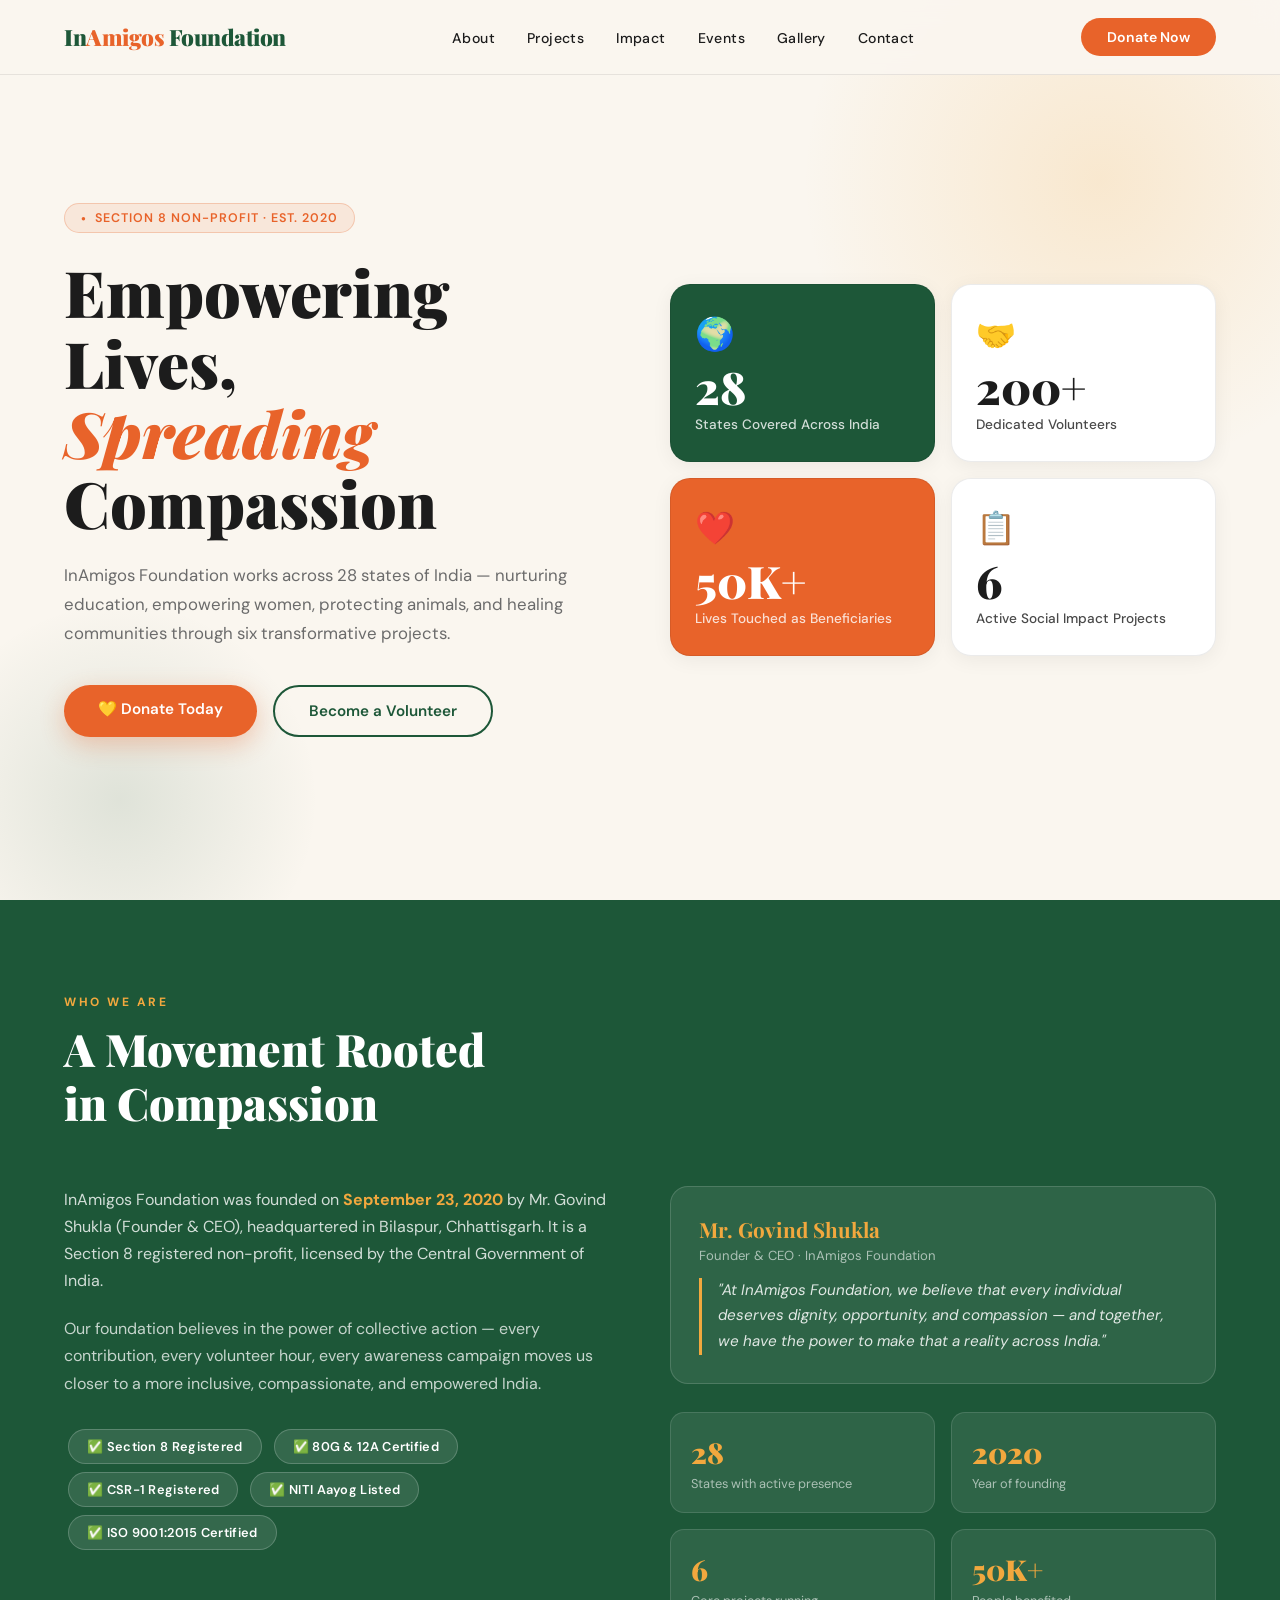
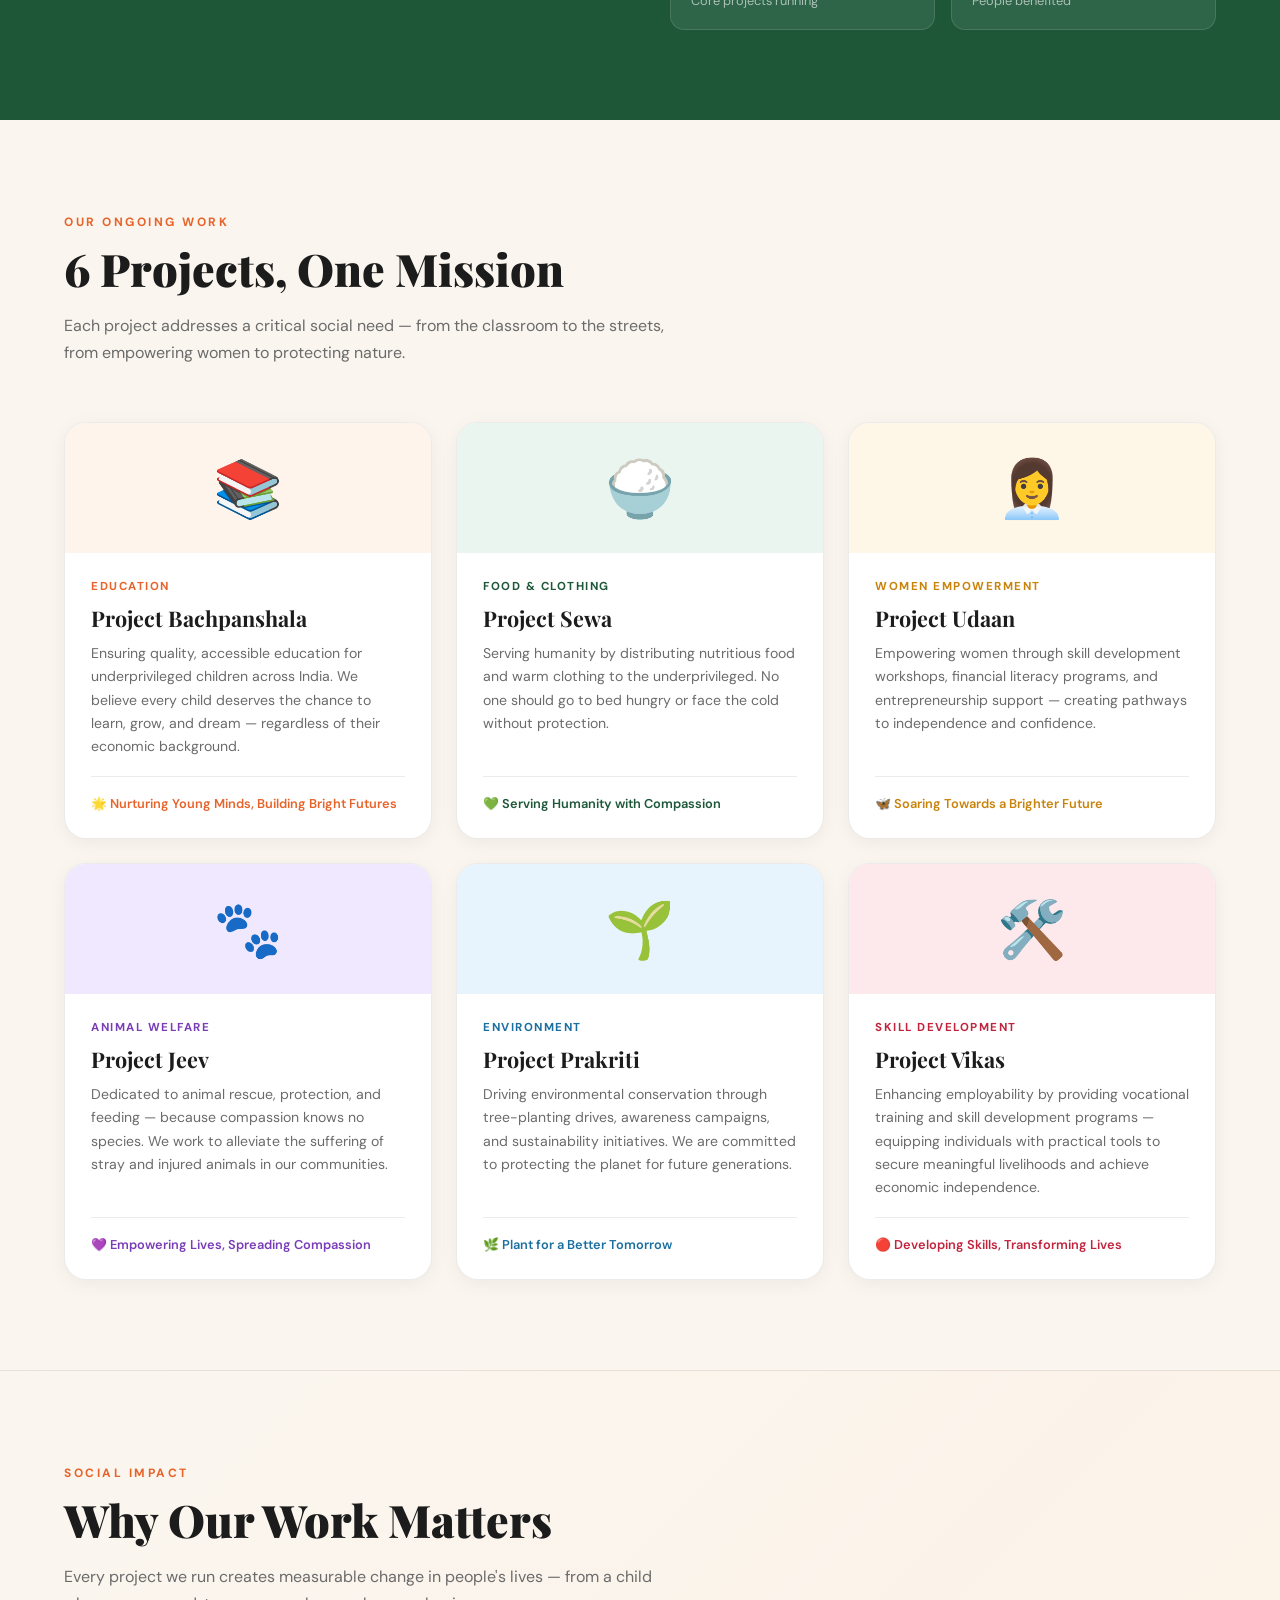
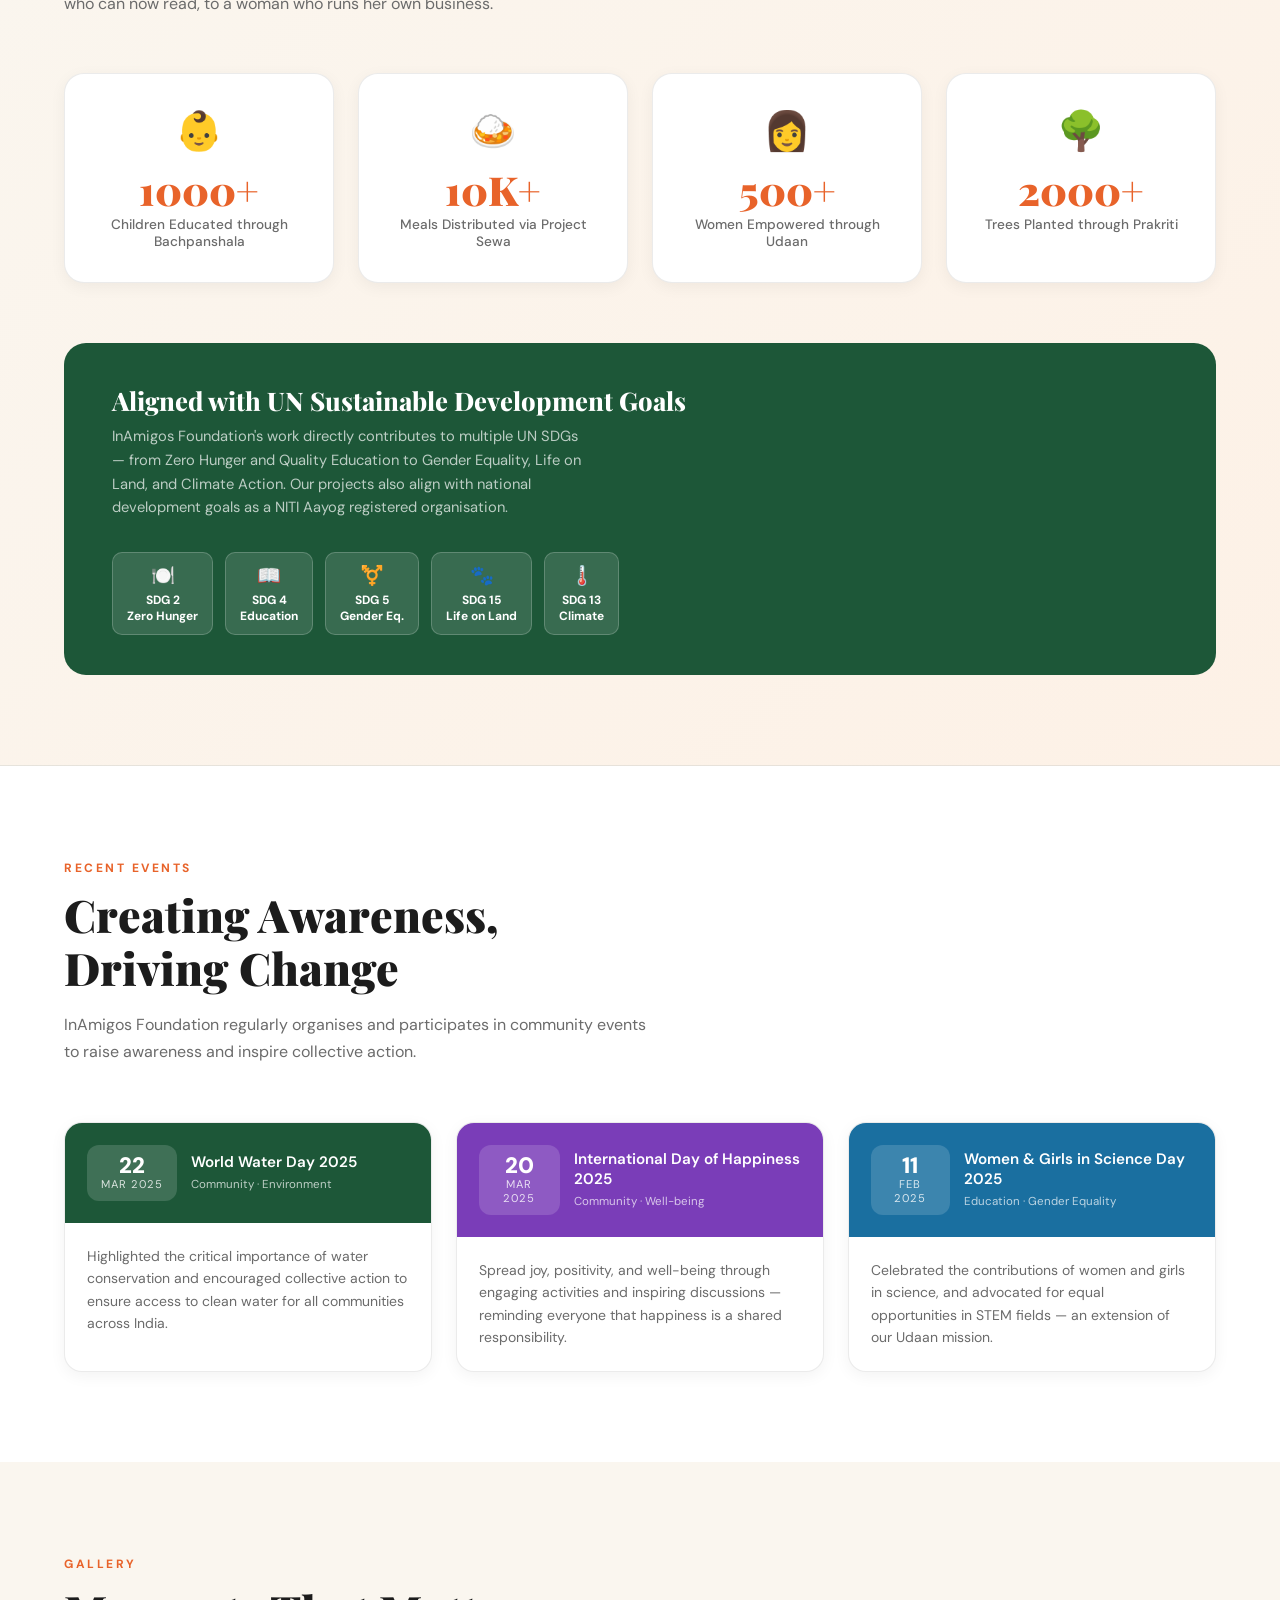
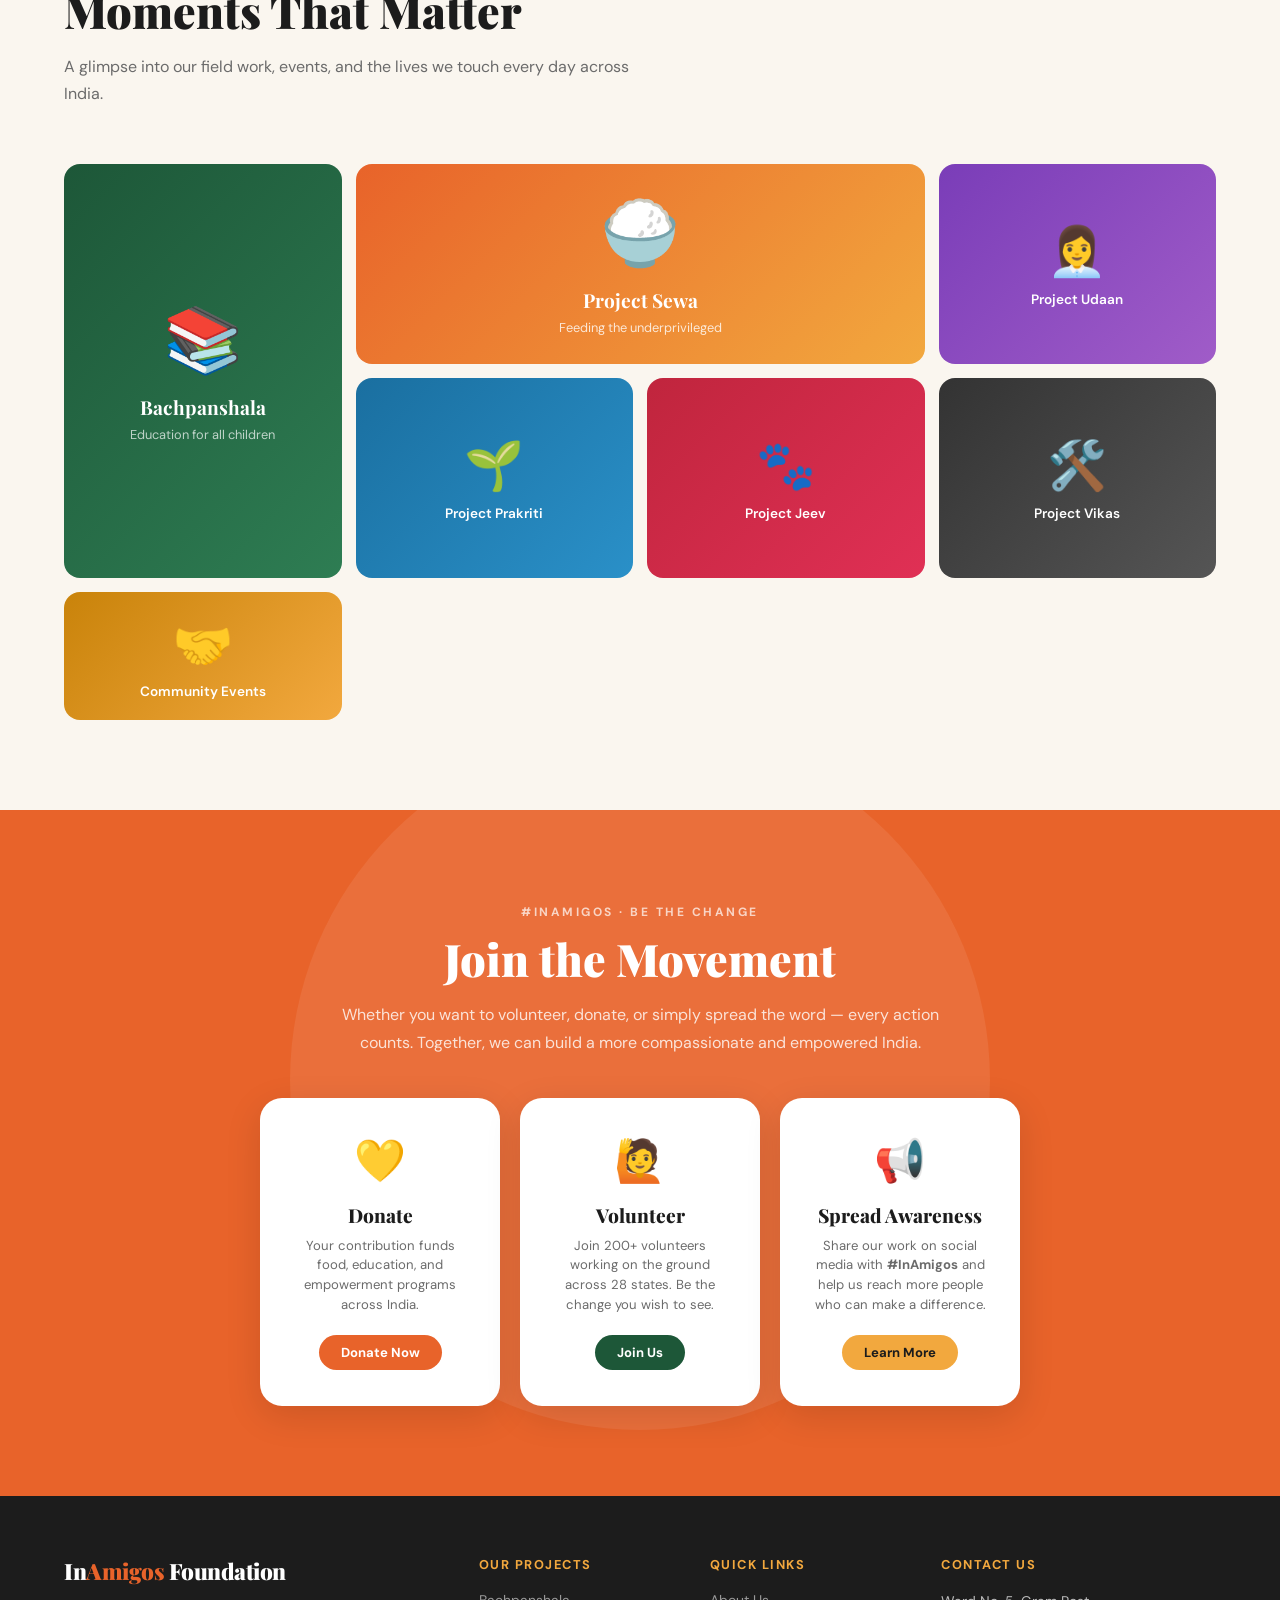
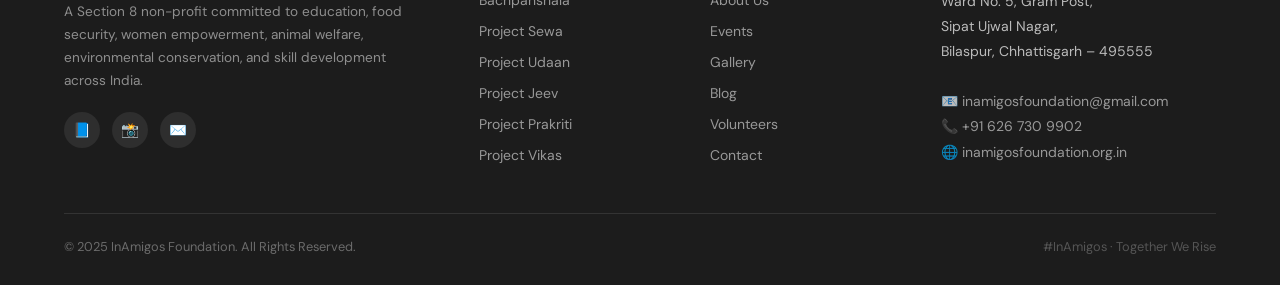
==== index.html @ 83ad227b "Updated project" ====
<!DOCTYPE html>
<html lang="en">
<head>
  <meta charset="UTF-8" />
  <meta name="viewport" content="width=device-width, initial-scale=1.0"/>
  <title>InAmigos Foundation – Empowering Lives, Spreading Compassion</title>
  <link rel="stylesheet" href="style.css">
  <link rel="preconnect" href="https://fonts.googleapis.com">
  <link href="https://fonts.googleapis.com/css2?family=Playfair+Display:wght@700;900&family=DM+Sans:wght@300;400;500;600&display=swap" rel="stylesheet">
  
</head>
<body>

<!-- NAV -->
<nav>
  <a href="#" class="nav-logo">In<span>Amigos</span> Foundation</a>
  <ul class="nav-links">
    <li><a href="#about">About</a></li>
    <li><a href="#projects">Projects</a></li>
    <li><a href="#impact">Impact</a></li>
    <li><a href="#events">Events</a></li>
    <li><a href="#gallery">Gallery</a></li>
    <li><a href="#contact">Contact</a></li>
  </ul>
  <a href="https://rzp.io/l/kWQ87HP" target="_blank" class="nav-cta">Donate Now</a>
</nav>

<!-- HERO -->
<section class="hero" id="home">
  <div class="hero-content">
    <div class="hero-badge">Section 8 Non-Profit · Est. 2020</div>
    <h1>Empowering Lives,<br><em>Spreading</em><br>Compassion</h1>
    <p>InAmigos Foundation works across 28 states of India — nurturing education, empowering women, protecting animals, and healing communities through six transformative projects.</p>
    <div class="hero-btns">
      <a href="https://rzp.io/l/kWQ87HP" target="_blank" class="btn-primary">💛 Donate Today</a>
      <a href="https://forms.gle/AB4c1hLaDDmtrKGU7" target="_blank" class="btn-outline">Become a Volunteer</a>
    </div>
  </div>
  <div class="hero-visual">
    <div class="hero-card-grid">
      <div class="stat-card accent-green">
        <div class="stat-icon">🌍</div>
        <div class="stat-num">28</div>
        <div class="stat-label">States Covered Across India</div>
      </div>
      <div class="stat-card">
        <div class="stat-icon">🤝</div>
        <div class="stat-num">200+</div>
        <div class="stat-label">Dedicated Volunteers</div>
      </div>
      <div class="stat-card accent-saffron">
        <div class="stat-icon">❤️</div>
        <div class="stat-num">50K+</div>
        <div class="stat-label">Lives Touched as Beneficiaries</div>
      </div>
      <div class="stat-card">
        <div class="stat-icon">📋</div>
        <div class="stat-num">6</div>
        <div class="stat-label">Active Social Impact Projects</div>
      </div>
    </div>
  </div>
</section>

<!-- ABOUT -->
<section class="about fade-in" id="about">
  <div class="section-header">
    <div class="section-label">Who We Are</div>
    <h2 class="section-title">A Movement Rooted<br>in Compassion</h2>
  </div>
  <div class="about-grid">
    <div class="about-left">
      <p class="section-sub" style="color:rgba(255,255,255,0.8)">
        InAmigos Foundation was founded on <strong style="color:var(--gold)">September 23, 2020</strong> by Mr. Govind Shukla (Founder & CEO), headquartered in Bilaspur, Chhattisgarh. It is a Section 8 registered non-profit, licensed by the Central Government of India.
      </p>
      <br/>
      <p class="section-sub" style="color:rgba(255,255,255,0.75)">
        Our foundation believes in the power of collective action — every contribution, every volunteer hour, every awareness campaign moves us closer to a more inclusive, compassionate, and empowered India.
      </p>
      <div class="cert-chips" style="margin-top:28px">
        <span class="cert-chip">✅ Section 8 Registered</span>
        <span class="cert-chip">✅ 80G & 12A Certified</span>
        <span class="cert-chip">✅ CSR-1 Registered</span>
        <span class="cert-chip">✅ NITI Aayog Listed</span>
        <span class="cert-chip">✅ ISO 9001:2015 Certified</span>
      </div>
    </div>
    <div class="about-right">
      <div class="founder-box">
        <div class="founder-name">Mr. Govind Shukla</div>
        <div class="founder-role">Founder & CEO · InAmigos Foundation</div>
        <p class="founder-quote">"At InAmigos Foundation, we believe that every individual deserves dignity, opportunity, and compassion — and together, we have the power to make that a reality across India."</p>
      </div>
      <div class="reach-bar">
        <div class="reach-item">
          <div class="reach-num">28</div>
          <div class="reach-lbl">States with active presence</div>
        </div>
        <div class="reach-item">
          <div class="reach-num">2020</div>
          <div class="reach-lbl">Year of founding</div>
        </div>
        <div class="reach-item">
          <div class="reach-num">6</div>
          <div class="reach-lbl">Core projects running</div>
        </div>
        <div class="reach-item">
          <div class="reach-num">50K+</div>
          <div class="reach-lbl">People benefited</div>
        </div>
      </div>
    </div>
  </div>
</section>

<!-- PROJECTS -->
<section class="projects fade-in" id="projects">
  <div class="section-header">
    <div class="section-label">Our Ongoing Work</div>
    <h2 class="section-title">6 Projects, One Mission</h2>
    <p class="section-sub">Each project addresses a critical social need — from the classroom to the streets, from empowering women to protecting nature.</p>
  </div>
  <div class="projects-grid">

    <div class="project-card p1 fade-in">
      <div class="project-icon-wrap">📚</div>
      <div class="project-body">
        <div class="project-tag">Education</div>
        <div class="project-name">Project Bachpanshala</div>
        <p class="project-desc">Ensuring quality, accessible education for underprivileged children across India. We believe every child deserves the chance to learn, grow, and dream — regardless of their economic background.</p>
        <div class="project-impact">🌟 Nurturing Young Minds, Building Bright Futures</div>
      </div>
    </div>

    <div class="project-card p2 fade-in">
      <div class="project-icon-wrap">🍚</div>
      <div class="project-body">
        <div class="project-tag">Food & Clothing</div>
        <div class="project-name">Project Sewa</div>
        <p class="project-desc">Serving humanity by distributing nutritious food and warm clothing to the underprivileged. No one should go to bed hungry or face the cold without protection.</p>
        <div class="project-impact">💚 Serving Humanity with Compassion</div>
      </div>
    </div>

    <div class="project-card p3 fade-in">
      <div class="project-icon-wrap">👩‍💼</div>
      <div class="project-body">
        <div class="project-tag">Women Empowerment</div>
        <div class="project-name">Project Udaan</div>
        <p class="project-desc">Empowering women through skill development workshops, financial literacy programs, and entrepreneurship support — creating pathways to independence and confidence.</p>
        <div class="project-impact">🦋 Soaring Towards a Brighter Future</div>
      </div>
    </div>

    <div class="project-card p4 fade-in">
      <div class="project-icon-wrap">🐾</div>
      <div class="project-body">
        <div class="project-tag">Animal Welfare</div>
        <div class="project-name">Project Jeev</div>
        <p class="project-desc">Dedicated to animal rescue, protection, and feeding — because compassion knows no species. We work to alleviate the suffering of stray and injured animals in our communities.</p>
        <div class="project-impact">💜 Empowering Lives, Spreading Compassion</div>
      </div>
    </div>

    <div class="project-card p5 fade-in">
      <div class="project-icon-wrap">🌱</div>
      <div class="project-body">
        <div class="project-tag">Environment</div>
        <div class="project-name">Project Prakriti</div>
        <p class="project-desc">Driving environmental conservation through tree-planting drives, awareness campaigns, and sustainability initiatives. We are committed to protecting the planet for future generations.</p>
        <div class="project-impact">🌿 Plant for a Better Tomorrow</div>
      </div>
    </div>

    <div class="project-card p6 fade-in">
      <div class="project-icon-wrap">🛠️</div>
      <div class="project-body">
        <div class="project-tag">Skill Development</div>
        <div class="project-name">Project Vikas</div>
        <p class="project-desc">Enhancing employability by providing vocational training and skill development programs — equipping individuals with practical tools to secure meaningful livelihoods and achieve economic independence.</p>
        <div class="project-impact">🔴 Developing Skills, Transforming Lives</div>
      </div>
    </div>

  </div>
</section>

<!-- IMPACT -->
<section class="impact-section fade-in" id="impact">
  <div class="section-header">
    <div class="section-label">Social Impact</div>
    <h2 class="section-title">Why Our Work Matters</h2>
    <p class="section-sub">Every project we run creates measurable change in people's lives — from a child who can now read, to a woman who runs her own business.</p>
  </div>
  <div class="impact-grid">
    <div class="impact-card">
      <div class="impact-emoji">👶</div>
      <div class="impact-num">1000+</div>
      <div class="impact-lbl">Children Educated through Bachpanshala</div>
    </div>
    <div class="impact-card">
      <div class="impact-emoji">🍛</div>
      <div class="impact-num">10K+</div>
      <div class="impact-lbl">Meals Distributed via Project Sewa</div>
    </div>
    <div class="impact-card">
      <div class="impact-emoji">👩</div>
      <div class="impact-num">500+</div>
      <div class="impact-lbl">Women Empowered through Udaan</div>
    </div>
    <div class="impact-card">
      <div class="impact-emoji">🌳</div>
      <div class="impact-num">2000+</div>
      <div class="impact-lbl">Trees Planted through Prakriti</div>
    </div>
  </div>
  <div class="sdg-strip">
    <div class="sdg-text">
      <h3>Aligned with UN Sustainable Development Goals</h3>
      <p>InAmigos Foundation's work directly contributes to multiple UN SDGs — from Zero Hunger and Quality Education to Gender Equality, Life on Land, and Climate Action. Our projects also align with national development goals as a NITI Aayog registered organisation.</p>
    </div>
    <div class="sdg-icons">
      <div class="sdg-badge"><span>🍽️</span>SDG 2<br>Zero Hunger</div>
      <div class="sdg-badge"><span>📖</span>SDG 4<br>Education</div>
      <div class="sdg-badge"><span>⚧️</span>SDG 5<br>Gender Eq.</div>
      <div class="sdg-badge"><span>🐾</span>SDG 15<br>Life on Land</div>
      <div class="sdg-badge"><span>🌡️</span>SDG 13<br>Climate</div>
    </div>
  </div>
</section>

<!-- EVENTS -->
<section class="events-section fade-in" id="events">
  <div class="section-header">
    <div class="section-label">Recent Events</div>
    <h2 class="section-title">Creating Awareness,<br>Driving Change</h2>
    <p class="section-sub">InAmigos Foundation regularly organises and participates in community events to raise awareness and inspire collective action.</p>
  </div>
  <div class="events-grid">
    <div class="event-card fade-in">
      <div class="event-header">
        <div class="event-date-box"><div class="event-day">22</div><div class="event-month">Mar 2025</div></div>
        <div><div class="event-title">World Water Day 2025</div><div class="event-cat">Community · Environment</div></div>
      </div>
      <div class="event-body">
        <p>Highlighted the critical importance of water conservation and encouraged collective action to ensure access to clean water for all communities across India.</p>
      </div>
    </div>
    <div class="event-card fade-in">
      <div class="event-header" style="background:#7A3DB8">
        <div class="event-date-box"><div class="event-day">20</div><div class="event-month">Mar 2025</div></div>
        <div><div class="event-title">International Day of Happiness 2025</div><div class="event-cat">Community · Well-being</div></div>
      </div>
      <div class="event-body">
        <p>Spread joy, positivity, and well-being through engaging activities and inspiring discussions — reminding everyone that happiness is a shared responsibility.</p>
      </div>
    </div>
    <div class="event-card fade-in">
      <div class="event-header" style="background:#1A6FA0">
        <div class="event-date-box"><div class="event-day">11</div><div class="event-month">Feb 2025</div></div>
        <div><div class="event-title">Women & Girls in Science Day 2025</div><div class="event-cat">Education · Gender Equality</div></div>
      </div>
      <div class="event-body">
        <p>Celebrated the contributions of women and girls in science, and advocated for equal opportunities in STEM fields — an extension of our Udaan mission.</p>
      </div>
    </div>
  </div>
</section>

<!-- GALLERY -->
<section class="gallery-section fade-in" id="gallery">
  <div class="section-header">
    <div class="section-label">Gallery</div>
    <h2 class="section-title">Moments That Matter</h2>
    <p class="section-sub">A glimpse into our field work, events, and the lives we touch every day across India.</p>
  </div>
  <div class="gallery-grid">
    <div class="gallery-item tall" style="background:linear-gradient(135deg,#1D5738,#2E7D53)">
      <div style="text-align:center;color:#fff;padding:20px">
        <div style="font-size:4rem;margin-bottom:12px">📚</div>
        <div style="font-family:'Playfair Display',serif;font-size:1.2rem;font-weight:700">Bachpanshala</div>
        <div style="font-size:0.8rem;opacity:0.7;margin-top:6px">Education for all children</div>
      </div>
    </div>
    <div class="gallery-item wide" style="background:linear-gradient(135deg,#E8632A,#F2A83E)">
      <div style="text-align:center;color:#fff;padding:20px">
        <div style="font-size:4rem;margin-bottom:12px">🍚</div>
        <div style="font-family:'Playfair Display',serif;font-size:1.2rem;font-weight:700">Project Sewa</div>
        <div style="font-size:0.8rem;opacity:0.8;margin-top:6px">Feeding the underprivileged</div>
      </div>
    </div>
    <div class="gallery-item" style="background:linear-gradient(135deg,#7A3DB8,#A05CC8)">
      <div style="text-align:center;color:#fff;padding:20px">
        <div style="font-size:3rem">👩‍💼</div>
        <div style="font-size:0.85rem;font-weight:600;margin-top:8px">Project Udaan</div>
      </div>
    </div>
    <div class="gallery-item" style="background:linear-gradient(135deg,#1A6FA0,#2A90C8)">
      <div style="text-align:center;color:#fff;padding:20px">
        <div style="font-size:3rem">🌱</div>
        <div style="font-size:0.85rem;font-weight:600;margin-top:8px">Project Prakriti</div>
      </div>
    </div>
    <div class="gallery-item" style="background:linear-gradient(135deg,#C0253D,#E03055)">
      <div style="text-align:center;color:#fff;padding:20px">
        <div style="font-size:3rem">🐾</div>
        <div style="font-size:0.85rem;font-weight:600;margin-top:8px">Project Jeev</div>
      </div>
    </div>
    <div class="gallery-item" style="background:linear-gradient(135deg,#333,#555)">
      <div style="text-align:center;color:#fff;padding:20px">
        <div style="font-size:3rem">🛠️</div>
        <div style="font-size:0.85rem;font-weight:600;margin-top:8px">Project Vikas</div>
      </div>
    </div>
    <div class="gallery-item" style="background:linear-gradient(135deg,#C9830A,#F2A83E)">
      <div style="text-align:center;color:#fff;padding:20px">
        <div style="font-size:3rem">🤝</div>
        <div style="font-size:0.85rem;font-weight:600;margin-top:8px">Community Events</div>
      </div>
    </div>
  </div>
</section>

<!-- CTA -->
<section class="cta-section fade-in">
  <div class="section-label">#InAmigos · Be the Change</div>
  <h2 class="section-title" style="margin-bottom:16px">Join the Movement</h2>
  <p class="section-sub">Whether you want to volunteer, donate, or simply spread the word — every action counts. Together, we can build a more compassionate and empowered India.</p>
  <div class="cta-cards">
    <a href="https://rzp.io/l/kWQ87HP" target="_blank" class="cta-card">
      <div class="cta-card-icon">💛</div>
      <div class="cta-card-title">Donate</div>
      <p class="cta-card-desc">Your contribution funds food, education, and empowerment programs across India.</p>
      <span class="cta-card-btn btn-saffron">Donate Now</span>
    </a>
    <a href="https://forms.gle/AB4c1hLaDDmtrKGU7" target="_blank" class="cta-card">
      <div class="cta-card-icon">🙋</div>
      <div class="cta-card-title">Volunteer</div>
      <p class="cta-card-desc">Join 200+ volunteers working on the ground across 28 states. Be the change you wish to see.</p>
      <span class="cta-card-btn btn-green">Join Us</span>
    </a>
    <a href="https://inamigosfoundation.org.in" target="_blank" class="cta-card">
      <div class="cta-card-icon">📢</div>
      <div class="cta-card-title">Spread Awareness</div>
      <p class="cta-card-desc">Share our work on social media with <strong>#InAmigos</strong> and help us reach more people who can make a difference.</p>
      <span class="cta-card-btn btn-gold">Learn More</span>
    </a>
  </div>
</section>

<!-- FOOTER -->
<footer id="contact">
  <div class="footer-grid">
    <div class="footer-brand">
      <a href="#" class="nav-logo" style="font-family:'Playfair Display',serif;font-size:1.4rem;font-weight:900;color:#fff;text-decoration:none">In<span style="color:#E8632A">Amigos</span> Foundation</a>
      <p>A Section 8 non-profit committed to education, food security, women empowerment, animal welfare, environmental conservation, and skill development across India.</p>
      <div class="social-links" style="margin-top:20px">
        <a href="https://www.facebook.com/inamigos.inamigos" target="_blank" class="social-link">📘</a>
        <a href="https://www.instagram.com/inamigos/" target="_blank" class="social-link">📸</a>
        <a href="mailto:inamigosfoundation@gmail.com" class="social-link">✉️</a>
      </div>
    </div>
    <div class="footer-col">
      <h4>Our Projects</h4>
      <ul>
        <li><a href="#">Bachpanshala</a></li>
        <li><a href="#">Project Sewa</a></li>
        <li><a href="#">Project Udaan</a></li>
        <li><a href="#">Project Jeev</a></li>
        <li><a href="#">Project Prakriti</a></li>
        <li><a href="#">Project Vikas</a></li>
      </ul>
    </div>
    <div class="footer-col">
      <h4>Quick Links</h4>
      <ul>
        <li><a href="https://inamigosfoundation.org.in/page/About-Us" target="_blank">About Us</a></li>
        <li><a href="https://inamigosfoundation.org.in/events" target="_blank">Events</a></li>
        <li><a href="https://inamigosfoundation.org.in/gallery" target="_blank">Gallery</a></li>
        <li><a href="https://inamigosfoundation.org.in/blog" target="_blank">Blog</a></li>
        <li><a href="https://inamigosfoundation.org.in/volunteers" target="_blank">Volunteers</a></li>
        <li><a href="https://inamigosfoundation.org.in/contact" target="_blank">Contact</a></li>
      </ul>
    </div>
    <div class="footer-col footer-contact">
      <h4>Contact Us</h4>
      <p>
        Ward No. 5, Gram Post,<br>
        Sipat Ujwal Nagar,<br>
        Bilaspur, Chhattisgarh – 495555<br><br>
        📧 <a href="mailto:inamigosfoundation@gmail.com">inamigosfoundation@gmail.com</a><br>
        📞 <a href="tel:+916267309902">+91 626 730 9902</a><br>
        🌐 <a href="https://inamigosfoundation.org.in" target="_blank">inamigosfoundation.org.in</a>
      </p>
    </div>
  </div>
  <div class="footer-bottom">
    <span>© 2025 InAmigos Foundation. All Rights Reserved.</span>
    <span style="color:rgba(255,255,255,0.25)">#InAmigos · Together We Rise</span>
  </div>
</footer>

<script src="script.js"></script>

</body>
</html>
---- style.css ----
*, *::before, *::after { box-sizing: border-box; margin: 0; padding: 0; }

    :root {
      --saffron:   #E8632A;
      --deep-green:#1D5738;
      --gold:      #F2A83E;
      --cream:     #FAF6EF;
      --charcoal:  #1C1C1C;
      --muted:     #6B6B6B;
      --white:     #FFFFFF;
      --card-bg:   #FFFFFF;
      --border:    rgba(0,0,0,0.08);
    }

    html { scroll-behavior: smooth; }

    body {
      font-family: 'DM Sans', sans-serif;
      background: var(--cream);
      color: var(--charcoal);
      overflow-x: hidden;
    }

    /* ── NAV ── */
    nav {
      position: fixed; top: 0; left: 0; right: 0; z-index: 100;
      display: flex; align-items: center; justify-content: space-between;
      padding: 18px 5%;
      background: rgba(250,246,239,0.92);
      backdrop-filter: blur(12px);
      border-bottom: 1px solid var(--border);
    }
    .nav-logo {
      font-family: 'Playfair Display', serif;
      font-size: 1.4rem;
      font-weight: 900;
      color: var(--deep-green);
      text-decoration: none;
      letter-spacing: -0.5px;
    }
    .nav-logo span { color: var(--saffron); }
    .nav-links { display: flex; gap: 32px; list-style: none; }
    .nav-links a {
      font-size: 0.88rem; font-weight: 500;
      color: var(--charcoal); text-decoration: none;
      letter-spacing: 0.4px;
      transition: color .2s;
    }
    .nav-links a:hover { color: var(--saffron); }
    .nav-cta {
      background: var(--saffron); color: var(--white);
      border: none; border-radius: 50px;
      padding: 10px 26px; font-size: 0.88rem; font-weight: 600;
      cursor: pointer; text-decoration: none;
      transition: background .2s, transform .15s;
    }
    .nav-cta:hover { background: #c94f18; transform: translateY(-1px); }

    /* ── HERO ── */
    .hero {
      min-height: 100vh;
      display: grid; grid-template-columns: 1fr 1fr;
      align-items: center;
      padding: 120px 5% 80px;
      gap: 60px;
      background: var(--cream);
      position: relative;
      overflow: hidden;
    }
    .hero::before {
      content: '';
      position: absolute; top: -120px; right: -120px;
      width: 600px; height: 600px; border-radius: 50%;
      background: radial-gradient(circle, rgba(242,168,62,0.18) 0%, transparent 70%);
      pointer-events: none;
    }
    .hero::after {
      content: '';
      position: absolute; bottom: -100px; left: -80px;
      width: 400px; height: 400px; border-radius: 50%;
      background: radial-gradient(circle, rgba(29,87,56,0.12) 0%, transparent 70%);
      pointer-events: none;
    }
    .hero-content { position: relative; z-index: 2; animation: fadeUp .9s ease both; }
    .hero-badge {
      display: inline-flex; align-items: center; gap: 8px;
      background: rgba(232,99,42,0.1); color: var(--saffron);
      border: 1px solid rgba(232,99,42,0.25);
      border-radius: 50px; padding: 6px 16px;
      font-size: 0.78rem; font-weight: 600; letter-spacing: 1px;
      text-transform: uppercase; margin-bottom: 24px;
    }
    .hero-badge::before { content: '●'; font-size: 0.5rem; }
    .hero h1 {
      font-family: 'Playfair Display', serif;
      font-size: clamp(2.6rem, 5vw, 4.2rem);
      font-weight: 900; line-height: 1.1;
      color: var(--charcoal); margin-bottom: 22px;
    }
    .hero h1 em { font-style: italic; color: var(--saffron); }
    .hero p {
      font-size: 1.05rem; line-height: 1.75;
      color: var(--muted); max-width: 520px; margin-bottom: 36px;
    }
    .hero-btns { display: flex; gap: 16px; flex-wrap: wrap; }
    .btn-primary {
      background: var(--saffron); color: var(--white);
      border: none; border-radius: 50px;
      padding: 14px 34px; font-size: 0.95rem; font-weight: 600;
      cursor: pointer; text-decoration: none;
      transition: background .2s, transform .15s, box-shadow .2s;
      box-shadow: 0 8px 24px rgba(232,99,42,0.3);
    }
    .btn-primary:hover { background: #c94f18; transform: translateY(-2px); box-shadow: 0 12px 30px rgba(232,99,42,0.4); }
    .btn-outline {
      background: transparent; color: var(--deep-green);
      border: 2px solid var(--deep-green); border-radius: 50px;
      padding: 14px 34px; font-size: 0.95rem; font-weight: 600;
      cursor: pointer; text-decoration: none;
      transition: all .2s;
    }
    .btn-outline:hover { background: var(--deep-green); color: var(--white); }

    .hero-visual {
      position: relative; z-index: 2;
      animation: fadeUp .9s .2s ease both;
    }
    .hero-card-grid {
      display: grid; grid-template-columns: 1fr 1fr;
      grid-template-rows: auto auto;
      gap: 16px;
    }
    .stat-card {
      background: var(--white);
      border-radius: 20px;
      padding: 28px 24px;
      border: 1px solid var(--border);
      box-shadow: 0 4px 20px rgba(0,0,0,0.06);
      transition: transform .3s;
    }
    .stat-card:hover { transform: translateY(-4px); }
    .stat-card.accent-green { background: var(--deep-green); color: var(--white); }
    .stat-card.accent-saffron { background: var(--saffron); color: var(--white); }
    .stat-card.span2 { grid-column: 1 / -1; }
    .stat-num {
      font-family: 'Playfair Display', serif;
      font-size: 2.8rem; font-weight: 900;
      line-height: 1;
    }
    .stat-label { font-size: 0.85rem; font-weight: 500; opacity: 0.8; margin-top: 6px; }
    .stat-icon { font-size: 2rem; margin-bottom: 10px; }
    .founding-tag {
      background: rgba(255,255,255,0.15);
      border-radius: 12px; padding: 14px 18px;
      font-size: 0.82rem; font-weight: 500; line-height: 1.5;
    }

    /* ── SECTION COMMONS ── */
    section { padding: 90px 5%; }
    .section-label {
      display: inline-block;
      font-size: 0.75rem; font-weight: 700; letter-spacing: 2.5px;
      text-transform: uppercase; color: var(--saffron);
      margin-bottom: 12px;
    }
    .section-title {
      font-family: 'Playfair Display', serif;
      font-size: clamp(2rem, 3.5vw, 2.8rem);
      font-weight: 900; line-height: 1.2;
      color: var(--charcoal); margin-bottom: 16px;
    }
    .section-sub {
      font-size: 1rem; color: var(--muted);
      line-height: 1.7; max-width: 600px;
    }
    .section-header { margin-bottom: 56px; }

    /* ── ABOUT ── */
    .about {
      background: var(--deep-green);
      color: var(--white);
    }
    .about .section-label { color: var(--gold); }
    .about .section-title { color: var(--white); }
    .about .section-sub { color: rgba(255,255,255,0.7); }
    .about-grid {
      display: grid; grid-template-columns: 1fr 1fr;
      gap: 60px; align-items: start;
    }
    .about-right { display: flex; flex-direction: column; gap: 20px; }
    .cert-chip {
      display: inline-flex; align-items: center; gap: 8px;
      background: rgba(255,255,255,0.1);
      border: 1px solid rgba(255,255,255,0.2);
      border-radius: 50px; padding: 8px 18px;
      font-size: 0.8rem; font-weight: 600; color: var(--white);
      margin: 4px; letter-spacing: 0.3px;
    }
    .cert-chips { margin-top: 28px; }
    .founder-box {
      background: rgba(255,255,255,0.08);
      border: 1px solid rgba(255,255,255,0.15);
      border-radius: 18px; padding: 28px;
    }
    .founder-name {
      font-family: 'Playfair Display', serif;
      font-size: 1.3rem; font-weight: 700; color: var(--gold);
      margin-bottom: 4px;
    }
    .founder-role { font-size: 0.82rem; color: rgba(255,255,255,0.6); margin-bottom: 14px; }
    .founder-quote {
      font-size: 0.95rem; line-height: 1.7;
      color: rgba(255,255,255,0.85);
      border-left: 3px solid var(--gold); padding-left: 16px;
      font-style: italic;
    }
    .reach-bar {
      display: grid; grid-template-columns: repeat(2,1fr); gap: 16px; margin-top: 8px;
    }
    .reach-item {
      background: rgba(255,255,255,0.08);
      border-radius: 14px; padding: 20px;
      border: 1px solid rgba(255,255,255,0.12);
    }
    .reach-num {
      font-family: 'Playfair Display', serif;
      font-size: 1.8rem; font-weight: 900;
      color: var(--gold);
    }
    .reach-lbl { font-size: 0.8rem; color: rgba(255,255,255,0.6); margin-top: 4px; }

    /* ── PROJECTS ── */
    .projects { background: var(--cream); }
    .projects-grid {
      display: grid;
      grid-template-columns: repeat(3,1fr);
      gap: 24px;
    }
    .project-card {
      background: var(--white);
      border-radius: 22px;
      overflow: hidden;
      border: 1px solid var(--border);
      box-shadow: 0 4px 18px rgba(0,0,0,0.05);
      transition: transform .3s, box-shadow .3s;
      display: flex; flex-direction: column;
    }
    .project-card:hover { transform: translateY(-6px); box-shadow: 0 14px 40px rgba(0,0,0,0.1); }
    .project-icon-wrap {
      height: 130px;
      display: flex; align-items: center; justify-content: center;
      font-size: 3.5rem;
    }
    .project-body { padding: 26px; flex: 1; display: flex; flex-direction: column; }
    .project-tag {
      font-size: 0.72rem; font-weight: 700; letter-spacing: 1.5px;
      text-transform: uppercase; margin-bottom: 10px;
    }
    .project-name {
      font-family: 'Playfair Display', serif;
      font-size: 1.35rem; font-weight: 700;
      color: var(--charcoal); margin-bottom: 10px;
    }
    .project-desc { font-size: 0.88rem; line-height: 1.65; color: var(--muted); flex: 1; }
    .project-impact {
      margin-top: 18px; padding-top: 18px;
      border-top: 1px solid var(--border);
      font-size: 0.8rem; font-weight: 600;
      display: flex; align-items: center; gap: 6px;
    }

    /* project colour themes */
    .p1 .project-icon-wrap { background: #FFF4EB; }
    .p1 .project-tag { color: var(--saffron); }
    .p1 .project-impact { color: var(--saffron); }
    .p2 .project-icon-wrap { background: #EBF5F0; }
    .p2 .project-tag { color: var(--deep-green); }
    .p2 .project-impact { color: var(--deep-green); }
    .p3 .project-icon-wrap { background: #FEF7E8; }
    .p3 .project-tag { color: #C9830A; }
    .p3 .project-impact { color: #C9830A; }
    .p4 .project-icon-wrap { background: #F0E8FE; }
    .p4 .project-tag { color: #7A3DB8; }
    .p4 .project-impact { color: #7A3DB8; }
    .p5 .project-icon-wrap { background: #E8F4FD; }
    .p5 .project-tag { color: #1A6FA0; }
    .p5 .project-impact { color: #1A6FA0; }
    .p6 .project-icon-wrap { background: #FDE8EC; }
    .p6 .project-tag { color: #C0253D; }
    .p6 .project-impact { color: #C0253D; }

    /* ── IMPACT ── */
    .impact-section {
      background: linear-gradient(135deg, #FAF6EF 0%, #FDF1E6 100%);
      border-top: 1px solid var(--border);
      border-bottom: 1px solid var(--border);
    }
    .impact-grid {
      display: grid; grid-template-columns: repeat(4,1fr);
      gap: 24px; margin-bottom: 60px;
    }
    .impact-card {
      background: var(--white);
      border-radius: 20px; padding: 32px 24px;
      text-align: center;
      border: 1px solid var(--border);
      box-shadow: 0 4px 16px rgba(0,0,0,0.05);
      transition: transform .3s;
    }
    .impact-card:hover { transform: translateY(-4px); }
    .impact-emoji { font-size: 2.4rem; margin-bottom: 14px; }
    .impact-num {
      font-family: 'Playfair Display', serif;
      font-size: 2.5rem; font-weight: 900;
      color: var(--saffron); line-height: 1;
    }
    .impact-lbl { font-size: 0.85rem; color: var(--muted); margin-top: 6px; font-weight: 500; }

    .sdg-strip {
      background: var(--deep-green); color: var(--white);
      border-radius: 22px; padding: 40px 48px;
      display: flex; align-items: center; justify-content: space-between;
      gap: 32px; flex-wrap: wrap;
    }
    .sdg-text h3 {
      font-family: 'Playfair Display', serif;
      font-size: 1.6rem; font-weight: 800; margin-bottom: 8px;
    }
    .sdg-text p { font-size: 0.92rem; color: rgba(255,255,255,0.7); max-width: 480px; line-height: 1.6; }
    .sdg-icons { display: flex; gap: 12px; flex-wrap: wrap; }
    .sdg-badge {
      background: rgba(255,255,255,0.12);
      border: 1px solid rgba(255,255,255,0.2);
      border-radius: 10px; padding: 10px 14px;
      font-size: 0.75rem; font-weight: 700;
      text-align: center; min-width: 72px;
    }
    .sdg-badge span { display: block; font-size: 1.2rem; margin-bottom: 4px; }

    /* ── EVENTS ── */
    .events-section { background: var(--white); }
    .events-grid { display: grid; grid-template-columns: repeat(3,1fr); gap: 24px; }
    .event-card {
      border: 1px solid var(--border);
      border-radius: 18px; overflow: hidden;
      background: var(--white);
      box-shadow: 0 4px 16px rgba(0,0,0,0.05);
      transition: transform .3s;
    }
    .event-card:hover { transform: translateY(-4px); }
    .event-header {
      background: var(--deep-green);
      padding: 22px; color: var(--white);
      display: flex; align-items: center; gap: 14px;
    }
    .event-date-box {
      background: rgba(255,255,255,0.15);
      border-radius: 12px; padding: 10px 14px;
      text-align: center; min-width: 54px;
    }
    .event-day { font-size: 1.4rem; font-weight: 900; line-height: 1; }
    .event-month { font-size: 0.7rem; letter-spacing: 1px; text-transform: uppercase; opacity: 0.8; }
    .event-title { font-size: 0.95rem; font-weight: 600; line-height: 1.3; }
    .event-cat { font-size: 0.72rem; opacity: 0.7; margin-top: 4px; }
    .event-body { padding: 22px; }
    .event-body p { font-size: 0.875rem; color: var(--muted); line-height: 1.6; }

    /* ── GALLERY ── */
    .gallery-section { background: var(--cream); }
    .gallery-grid {
      display: grid;
      grid-template-columns: repeat(4,1fr);
      grid-template-rows: 200px 200px;
      gap: 14px;
    }
    .gallery-item {
      border-radius: 16px; overflow: hidden;
      background: var(--deep-green);
      display: flex; align-items: center; justify-content: center;
      font-size: 3rem;
      position: relative;
      transition: transform .3s;
    }
    .gallery-item:hover { transform: scale(1.02); }
    .gallery-item img { width:100%; height:100%; object-fit:cover; }
    .gallery-item.tall { grid-row: 1 / 3; }
    .gallery-item.wide { grid-column: 2 / 4; }
    .gallery-overlay {
      position: absolute; inset: 0;
      background: linear-gradient(to top, rgba(0,0,0,0.5) 0%, transparent 60%);
      opacity: 0; transition: opacity .3s;
      display: flex; align-items: flex-end; padding: 16px;
    }
    .gallery-item:hover .gallery-overlay { opacity: 1; }
    .gallery-caption { color: var(--white); font-size: 0.8rem; font-weight: 600; }

    /* ── CTA ── */
    .cta-section {
      background: var(--saffron);
      text-align: center;
      padding: 90px 5%;
      position: relative;
      overflow: hidden;
    }
    .cta-section::before {
      content: '';
      position: absolute; top: -80px; left: 50%; transform: translateX(-50%);
      width: 700px; height: 700px; border-radius: 50%;
      background: rgba(255,255,255,0.08);
      pointer-events: none;
    }
    .cta-section .section-label { color: rgba(255,255,255,0.7); }
    .cta-section .section-title { color: var(--white); }
    .cta-section .section-sub { color: rgba(255,255,255,0.8); margin: 0 auto 42px; }
    .cta-cards {
      display: flex; justify-content: center; gap: 20px;
      flex-wrap: wrap; position: relative; z-index: 2;
    }
    .cta-card {
      background: var(--white);
      border-radius: 22px; padding: 36px 32px;
      width: 240px; text-align: center;
      box-shadow: 0 10px 36px rgba(0,0,0,0.12);
      transition: transform .3s, box-shadow .3s;
      text-decoration: none;
    }
    .cta-card:hover { transform: translateY(-6px); box-shadow: 0 18px 50px rgba(0,0,0,0.16); }
    .cta-card-icon { font-size: 2.6rem; margin-bottom: 14px; }
    .cta-card-title {
      font-family: 'Playfair Display', serif;
      font-size: 1.2rem; font-weight: 800;
      color: var(--charcoal); margin-bottom: 8px;
    }
    .cta-card-desc { font-size: 0.82rem; color: var(--muted); line-height: 1.5; margin-bottom: 20px; }
    .cta-card-btn {
      display: inline-block;
      border-radius: 50px; padding: 9px 22px;
      font-size: 0.82rem; font-weight: 700;
      transition: all .2s;
    }
    .btn-saffron { background: var(--saffron); color: var(--white); }
    .btn-green { background: var(--deep-green); color: var(--white); }
    .btn-gold { background: var(--gold); color: var(--charcoal); }
    .cta-card-btn:hover { filter: brightness(1.1); transform: scale(1.04); }

    /* ── FOOTER ── */
    footer {
      background: var(--charcoal);
      color: rgba(255,255,255,0.7);
      padding: 60px 5% 30px;
    }
    .footer-grid {
      display: grid; grid-template-columns: 2fr 1fr 1fr 1.5fr;
      gap: 48px; margin-bottom: 48px;
    }
    .footer-brand .nav-logo { color: var(--white); font-size: 1.5rem; }
    .footer-brand p { font-size: 0.85rem; line-height: 1.7; margin-top: 14px; color: rgba(255,255,255,0.5); }
    .footer-col h4 {
      font-size: 0.8rem; font-weight: 700;
      letter-spacing: 1.5px; text-transform: uppercase;
      color: var(--gold); margin-bottom: 16px;
    }
    .footer-col ul { list-style: none; display: flex; flex-direction: column; gap: 10px; }
    .footer-col a { color: rgba(255,255,255,0.55); text-decoration: none; font-size: 0.875rem; transition: color .2s; }
    .footer-col a:hover { color: var(--white); }
    .footer-contact p { font-size: 0.875rem; line-height: 1.8; }
    .footer-contact a { color: rgba(255,255,255,0.55); text-decoration: none; }
    .footer-bottom {
      border-top: 1px solid rgba(255,255,255,0.1);
      padding-top: 24px;
      display: flex; justify-content: space-between; align-items: center;
      font-size: 0.8rem; color: rgba(255,255,255,0.35);
    }
    .social-links { display: flex; gap: 12px; }
    .social-link {
      width: 36px; height: 36px; border-radius: 50%;
      background: rgba(255,255,255,0.08);
      display: flex; align-items: center; justify-content: center;
      text-decoration: none; font-size: 0.9rem;
      transition: background .2s;
    }
    .social-link:hover { background: var(--saffron); }

    /* ── ANIMATIONS ── */
    @keyframes fadeUp {
      from { opacity: 0; transform: translateY(30px); }
      to   { opacity: 1; transform: translateY(0); }
    }
    .fade-in {
      opacity: 0; transform: translateY(24px);
      transition: opacity .7s ease, transform .7s ease;
    }
    .fade-in.visible { opacity: 1; transform: translateY(0); }

    /* ── RESPONSIVE ── */
    @media (max-width: 960px) {
      .hero { grid-template-columns: 1fr; text-align: center; padding-top: 100px; }
      .hero p { margin: 0 auto 36px; }
      .hero-btns { justify-content: center; }
      .about-grid, .footer-grid { grid-template-columns: 1fr; }
      .projects-grid, .impact-grid, .events-grid { grid-template-columns: 1fr 1fr; }
      .gallery-grid { grid-template-columns: 1fr 1fr; grid-template-rows: auto; }
      .gallery-item.tall, .gallery-item.wide { grid-column: auto; grid-row: auto; }
      .nav-links { display: none; }
    }
    @media (max-width: 600px) {
      .projects-grid, .impact-grid, .events-grid { grid-template-columns: 1fr; }
      .gallery-grid { grid-template-columns: 1fr; }
      .sdg-strip { flex-direction: column; }
      .footer-grid { grid-template-columns: 1fr; gap: 32px; }
    }
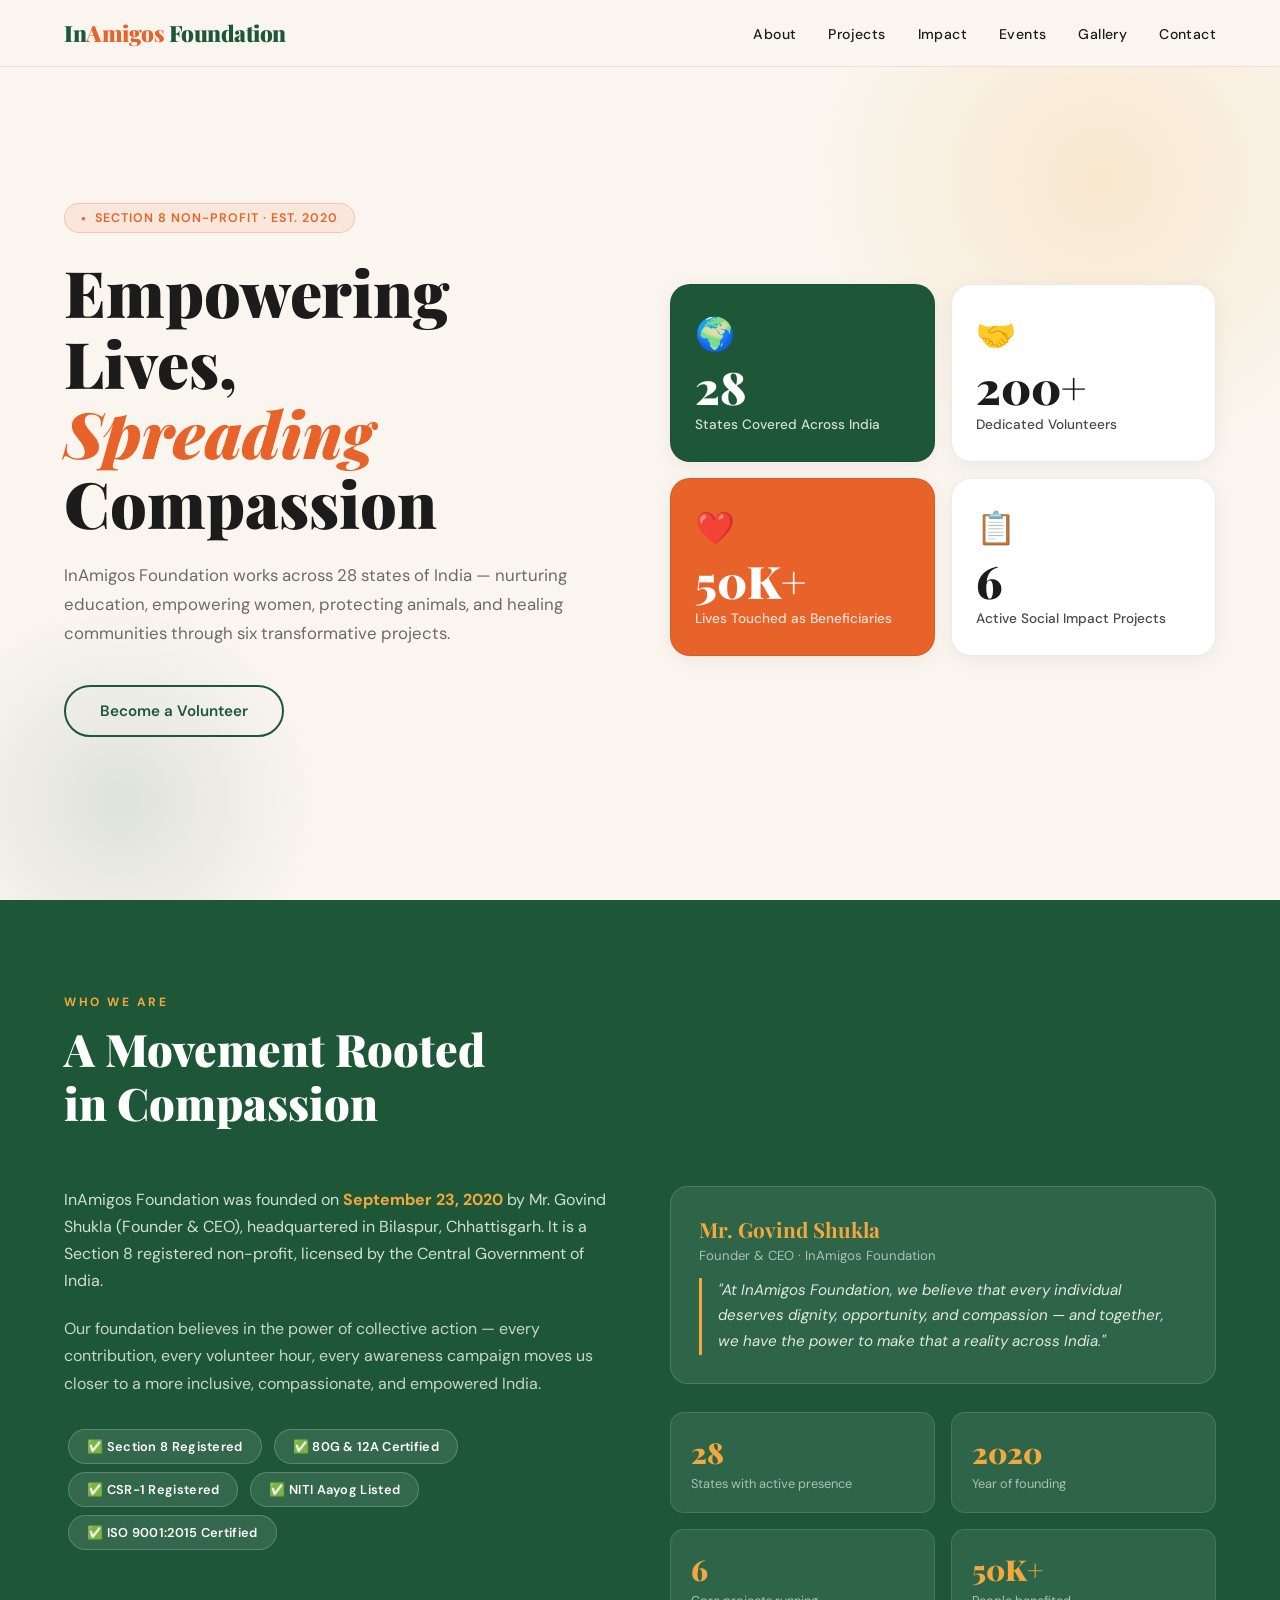
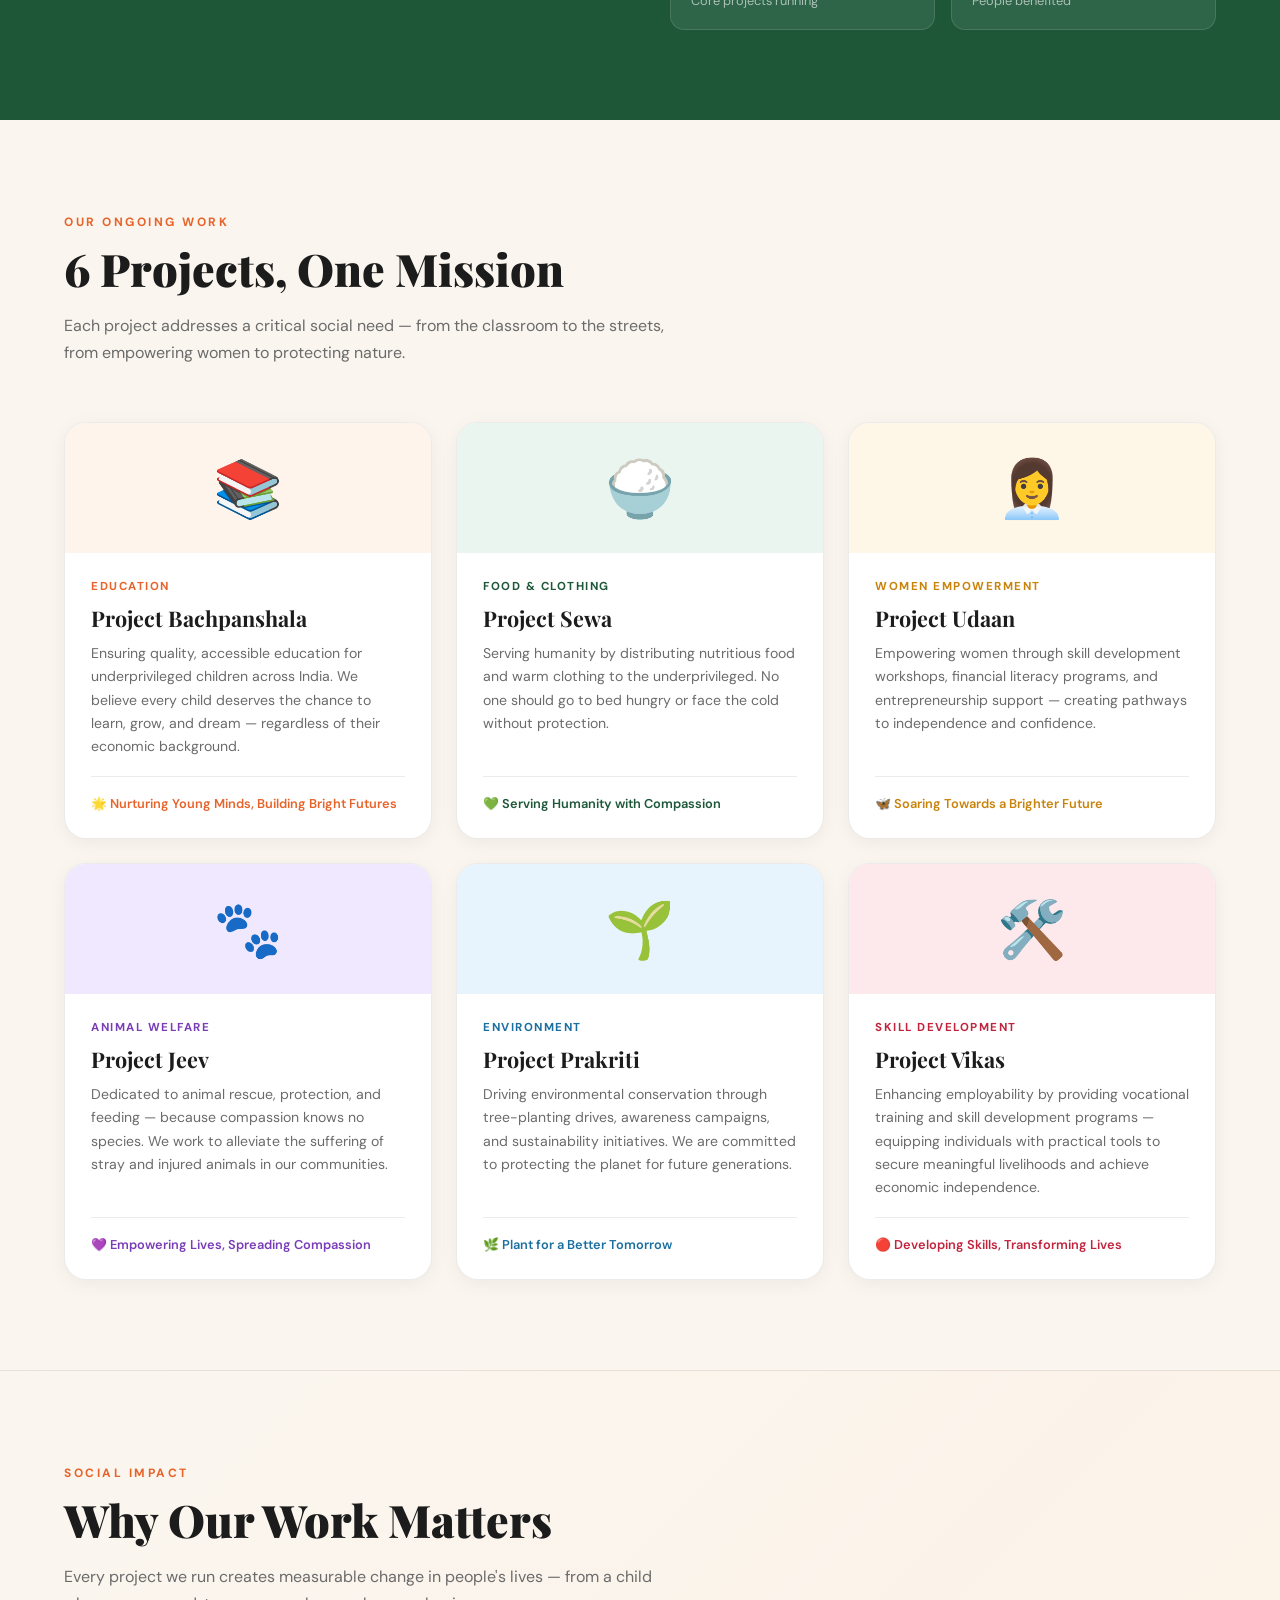
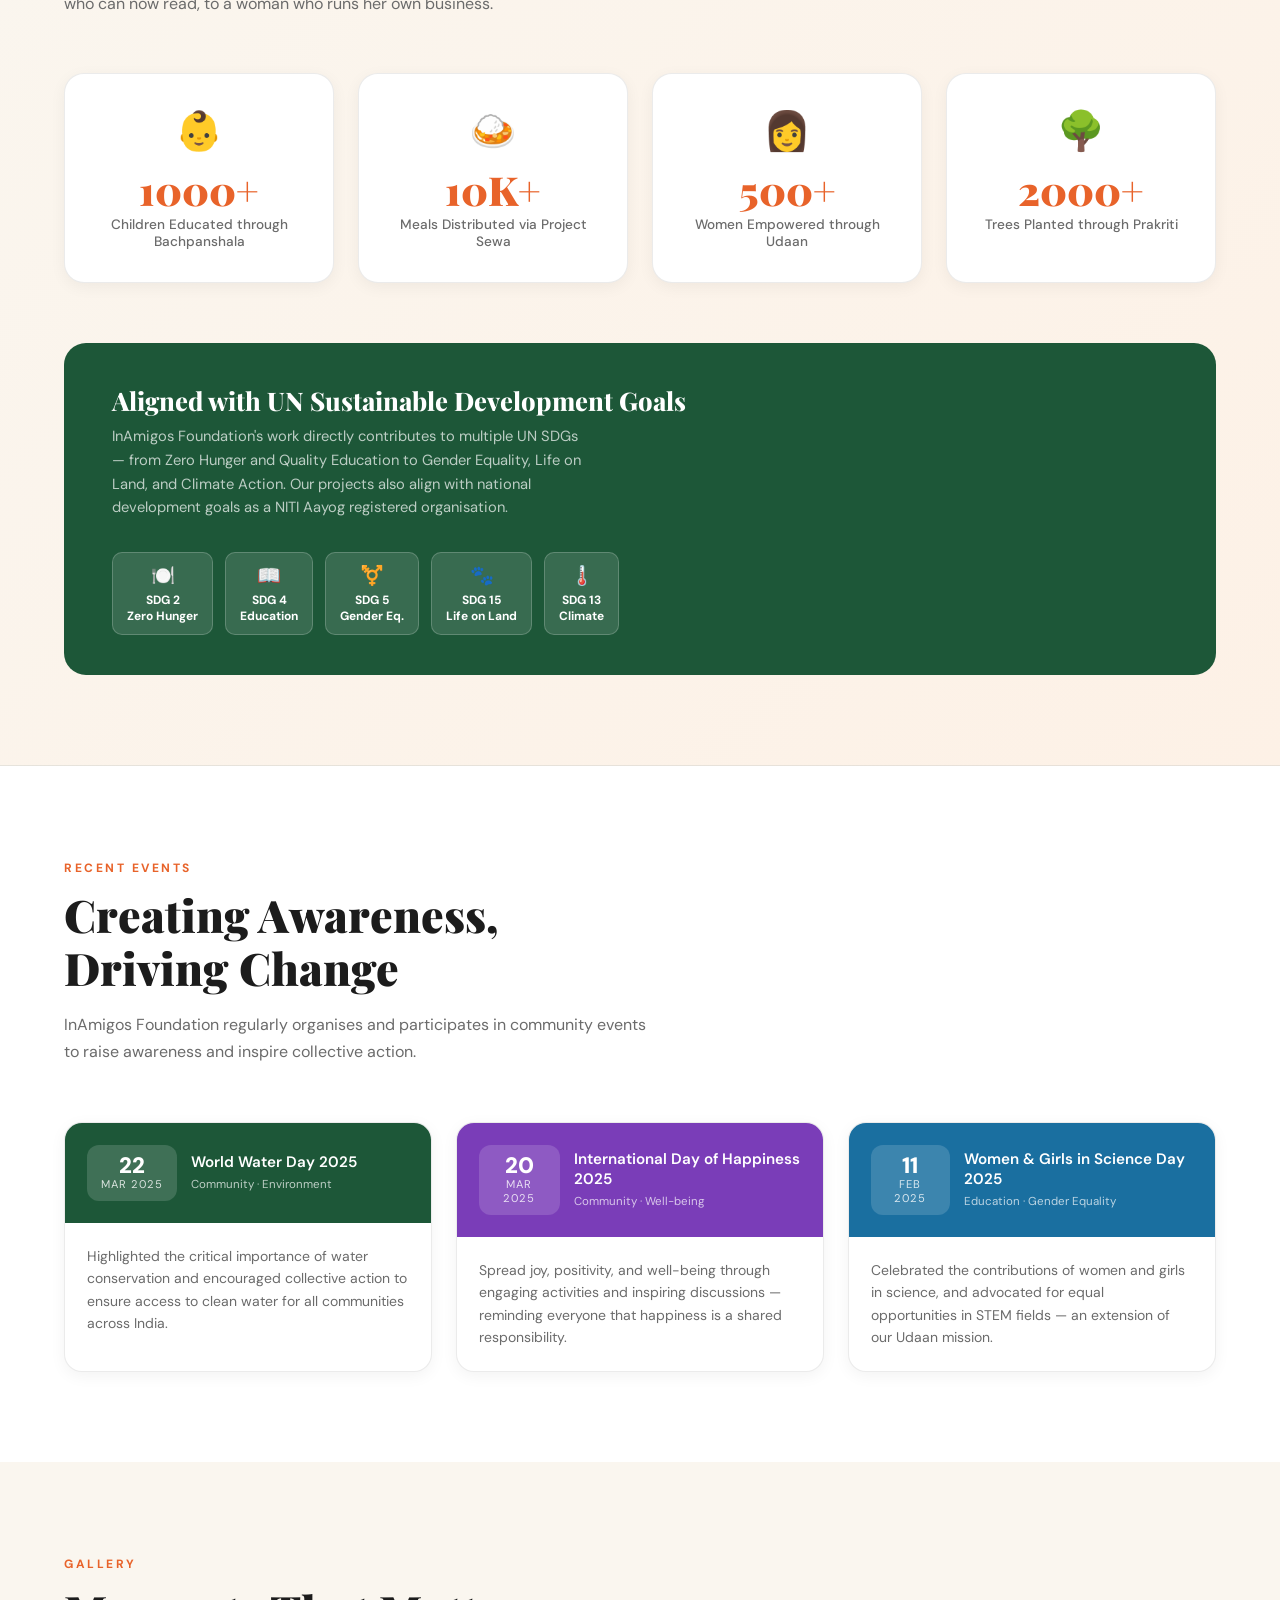
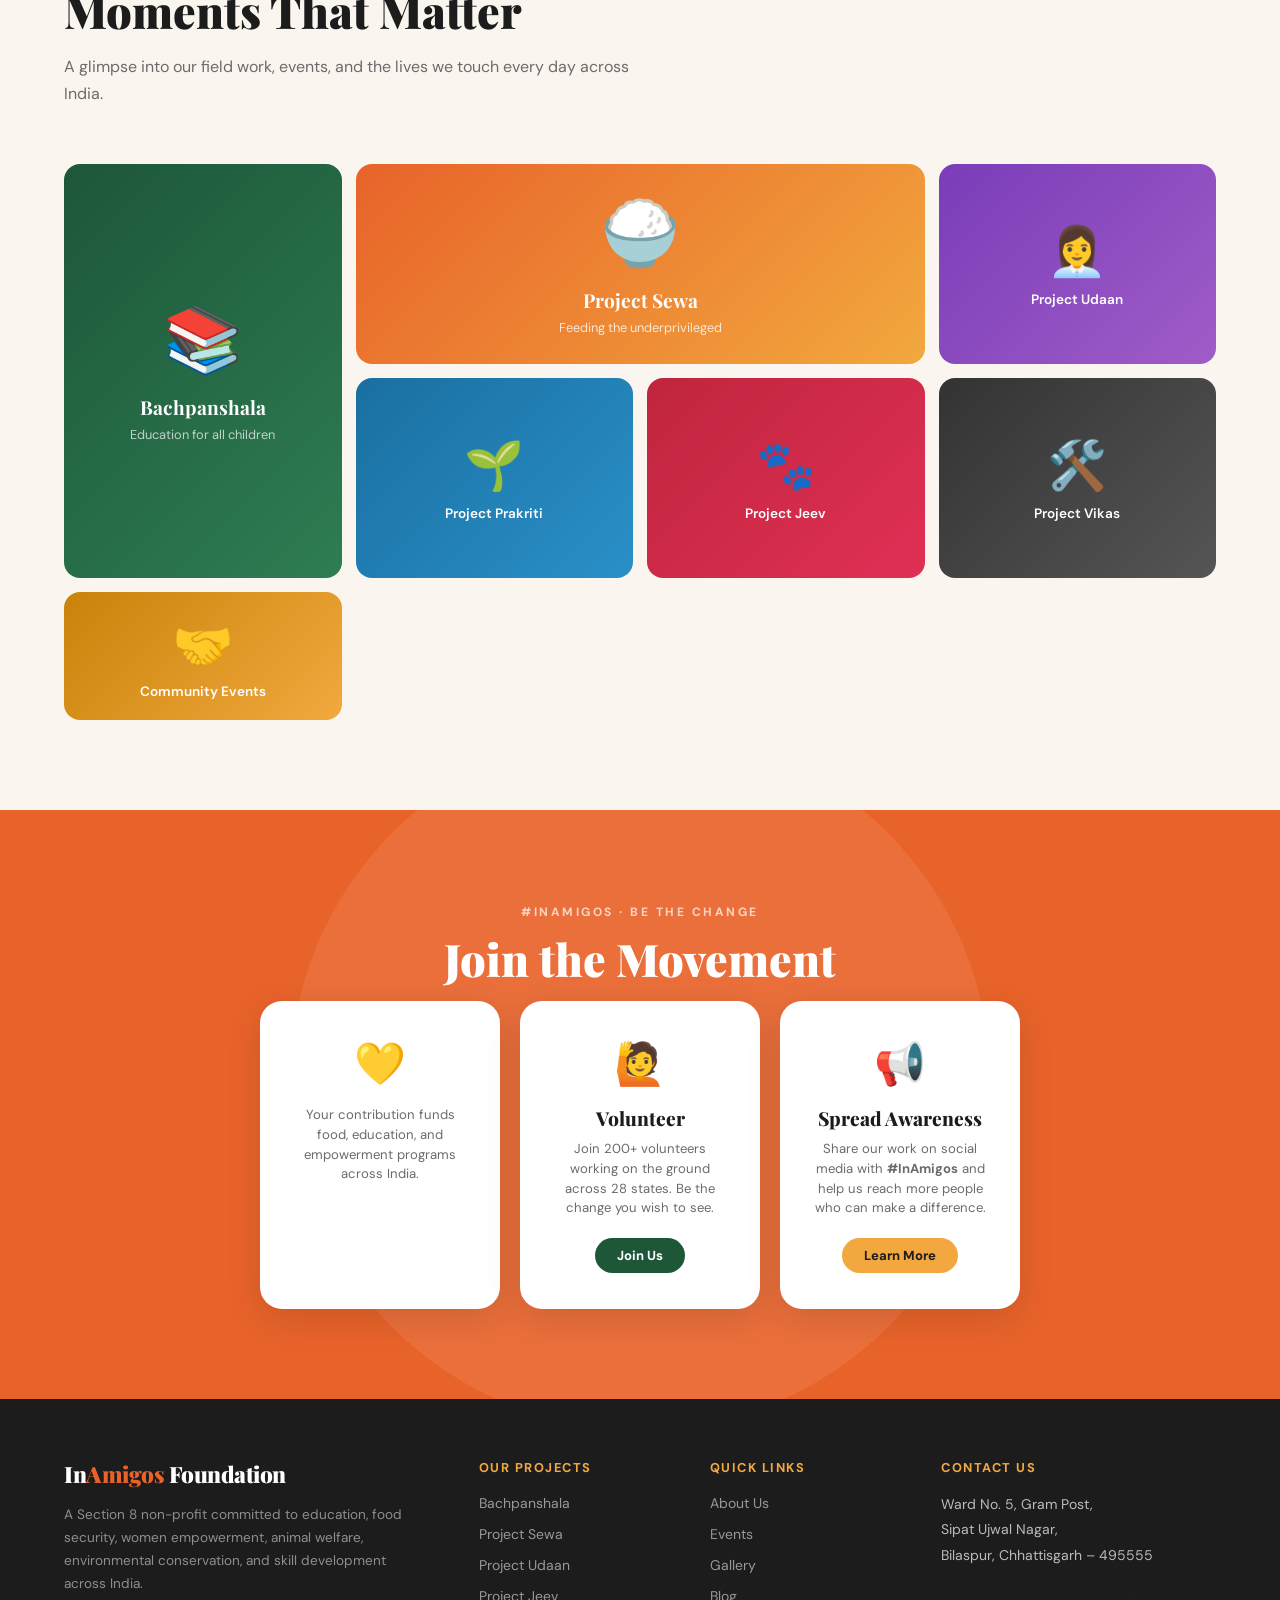
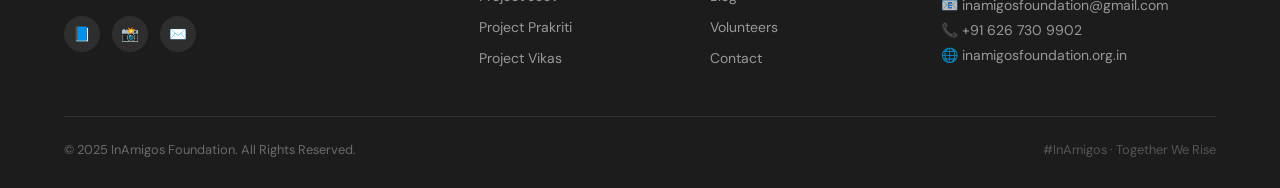
==== commit 83a67857: "Updated project" ====
--- a/index.html
+++ b/index.html
@@ -22,7 +22,7 @@
     <li><a href="#gallery">Gallery</a></li>
     <li><a href="#contact">Contact</a></li>
   </ul>
-  <a href="https://rzp.io/l/kWQ87HP" target="_blank" class="nav-cta">Donate Now</a>
+  <!-- <a href="https://rzp.io/l/kWQ87HP" target="_blank" class="nav-cta">Donate Now</a> -->
 </nav>
 
 <!-- HERO -->
@@ -32,7 +32,7 @@
     <h1>Empowering Lives,<br><em>Spreading</em><br>Compassion</h1>
     <p>InAmigos Foundation works across 28 states of India — nurturing education, empowering women, protecting animals, and healing communities through six transformative projects.</p>
     <div class="hero-btns">
-      <a href="https://rzp.io/l/kWQ87HP" target="_blank" class="btn-primary">💛 Donate Today</a>
+      <!-- <a href="https://rzp.io/l/kWQ87HP" target="_blank" class="btn-primary">💛 Donate Today</a> -->
       <a href="https://forms.gle/AB4c1hLaDDmtrKGU7" target="_blank" class="btn-outline">Become a Volunteer</a>
     </div>
   </div>
@@ -326,13 +326,13 @@
 <section class="cta-section fade-in">
   <div class="section-label">#InAmigos · Be the Change</div>
   <h2 class="section-title" style="margin-bottom:16px">Join the Movement</h2>
-  <p class="section-sub">Whether you want to volunteer, donate, or simply spread the word — every action counts. Together, we can build a more compassionate and empowered India.</p>
+  <!-- <p class="section-sub">Whether you want to volunteer, donate, or simply spread the word — every action counts. Together, we can build a more compassionate and empowered India.</p> -->
   <div class="cta-cards">
     <a href="https://rzp.io/l/kWQ87HP" target="_blank" class="cta-card">
       <div class="cta-card-icon">💛</div>
-      <div class="cta-card-title">Donate</div>
+      <!-- <div class="cta-card-title">Donate</div> -->
       <p class="cta-card-desc">Your contribution funds food, education, and empowerment programs across India.</p>
-      <span class="cta-card-btn btn-saffron">Donate Now</span>
+      <!-- <span class="cta-card-btn btn-saffron">Donate Now</span> -->
     </a>
     <a href="https://forms.gle/AB4c1hLaDDmtrKGU7" target="_blank" class="cta-card">
       <div class="cta-card-icon">🙋</div>
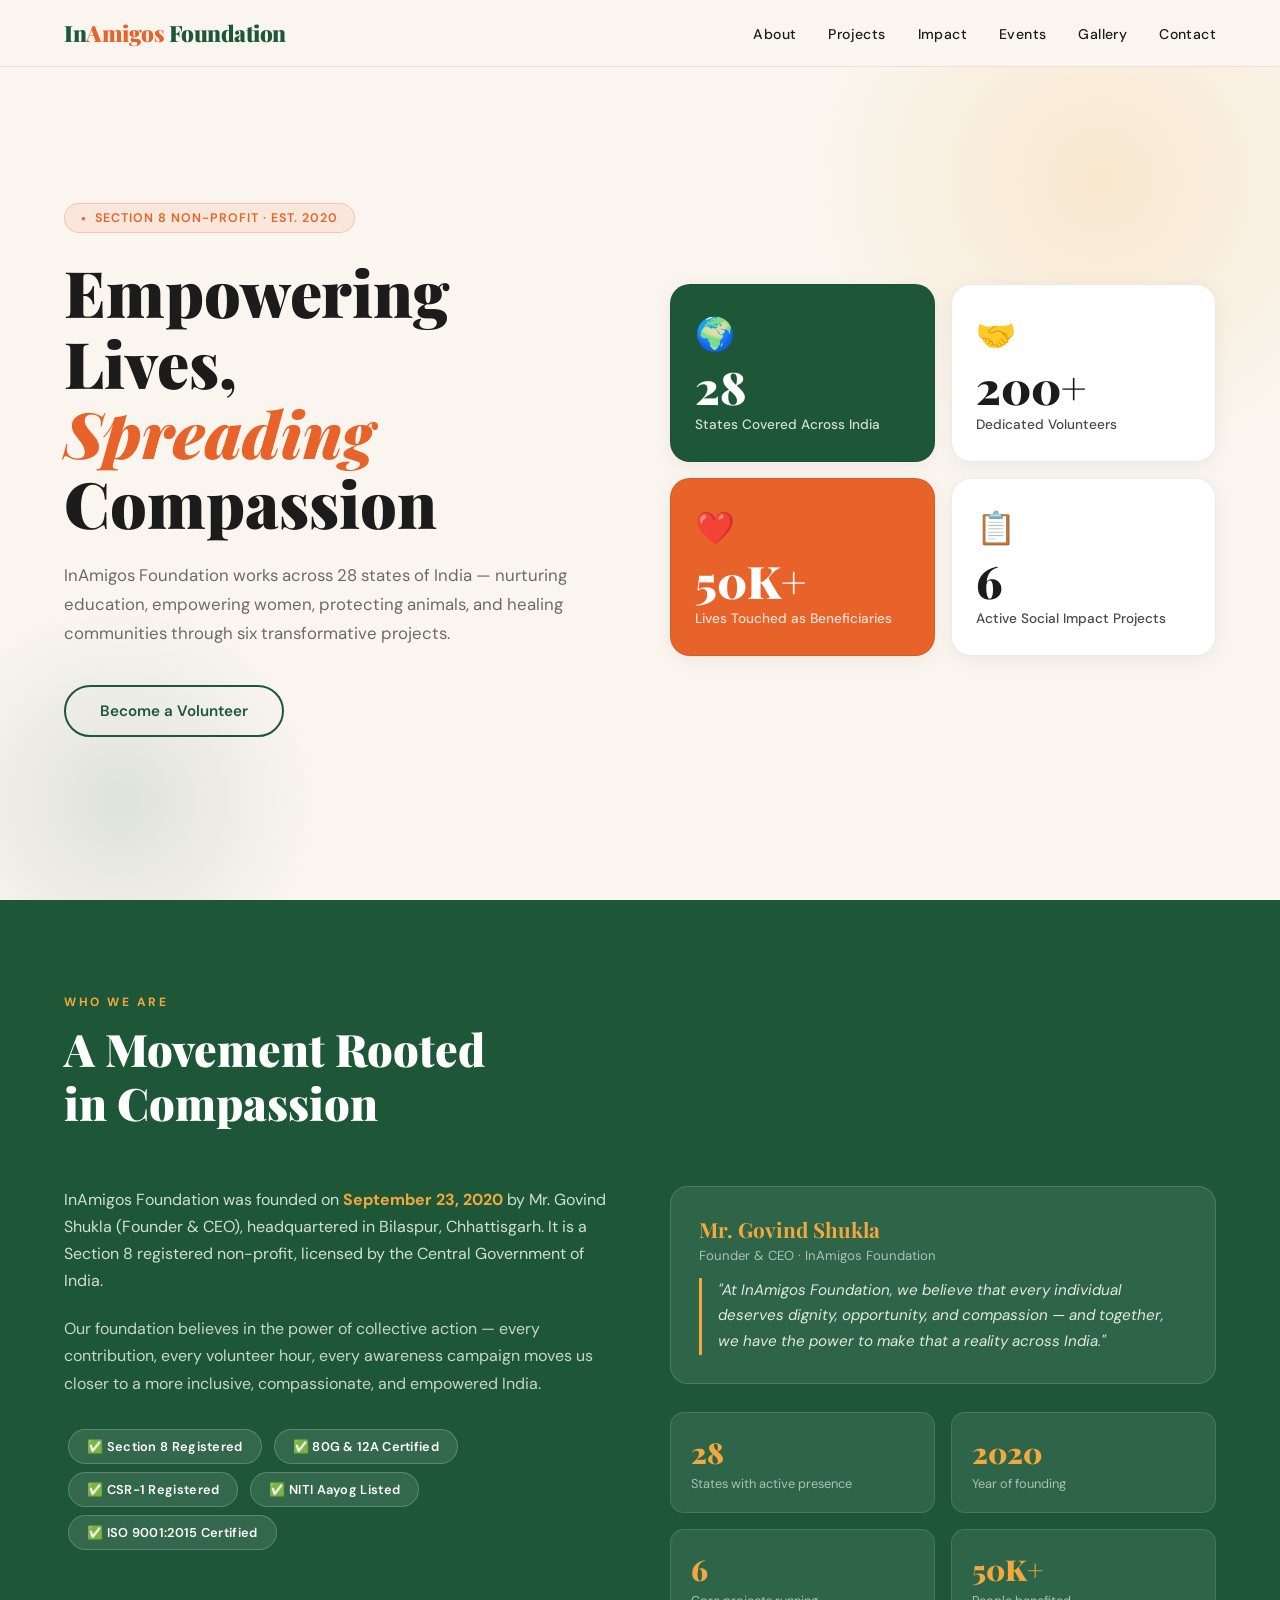
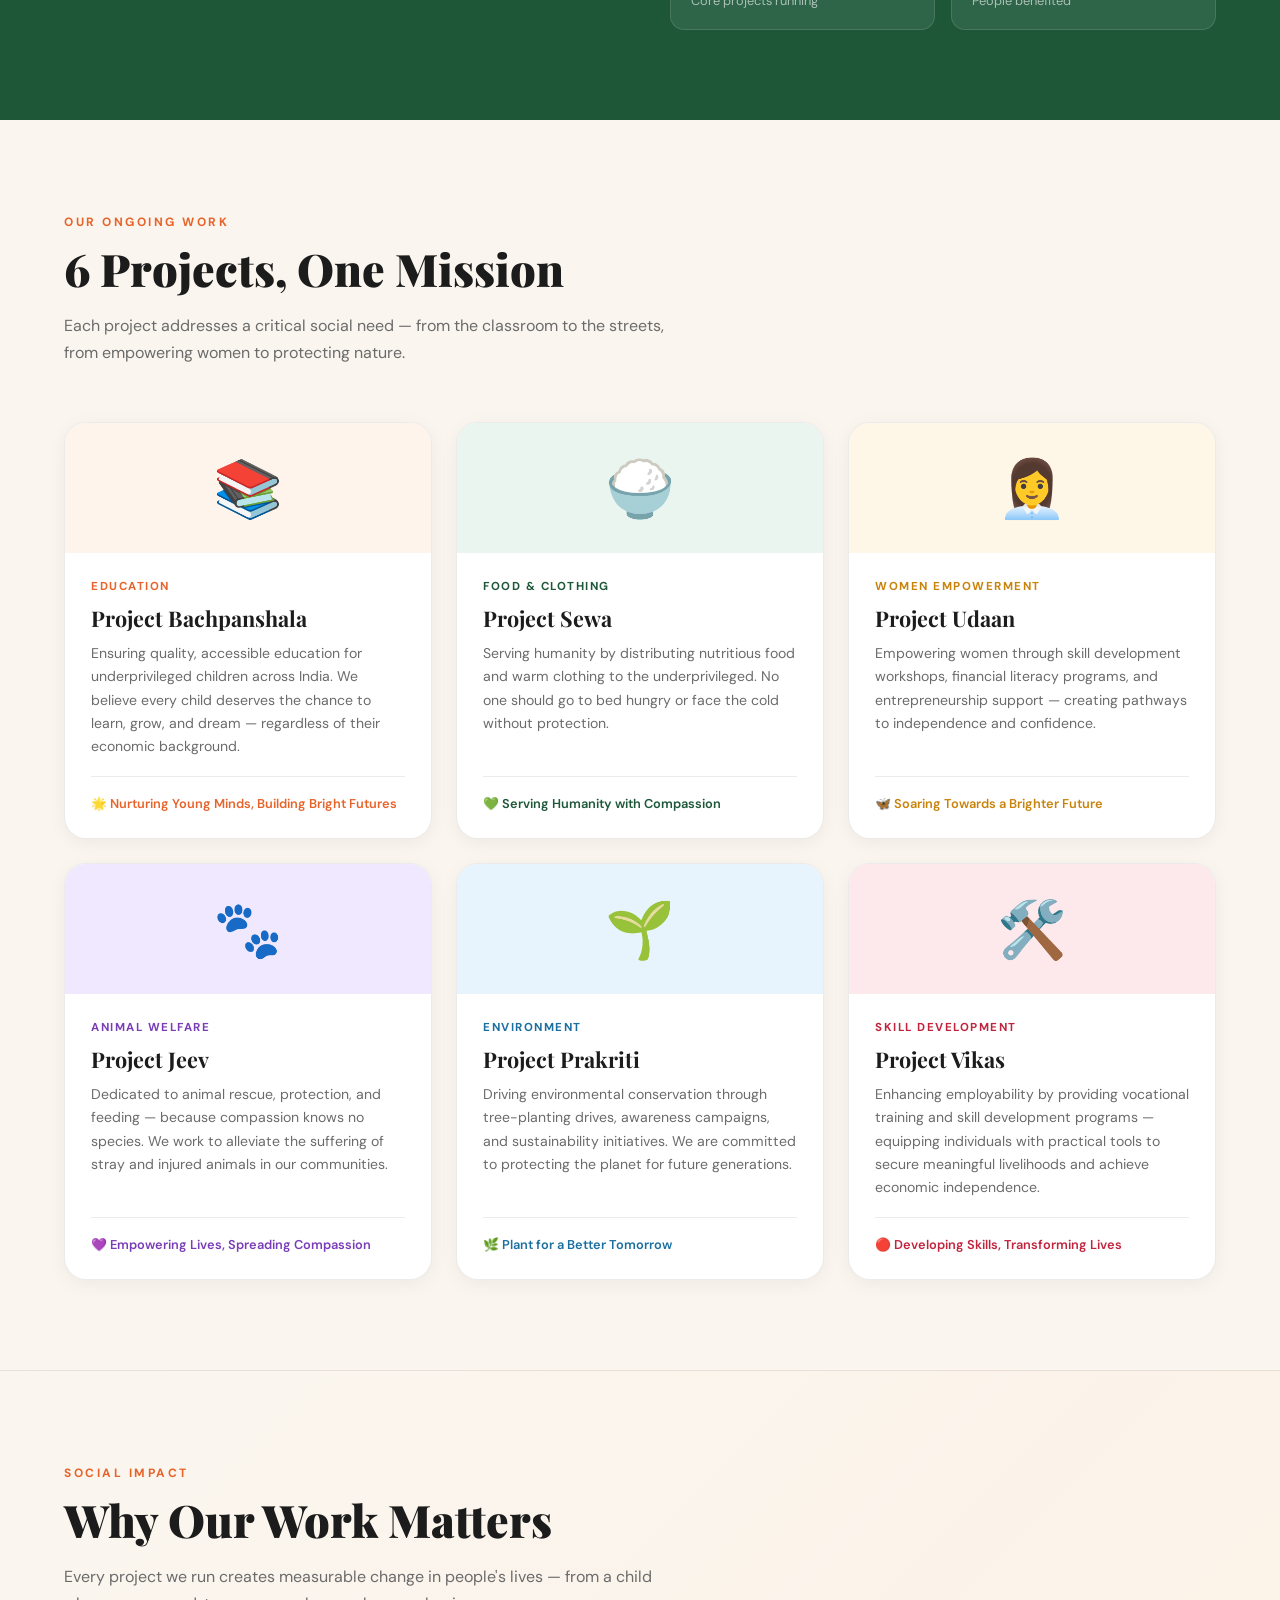
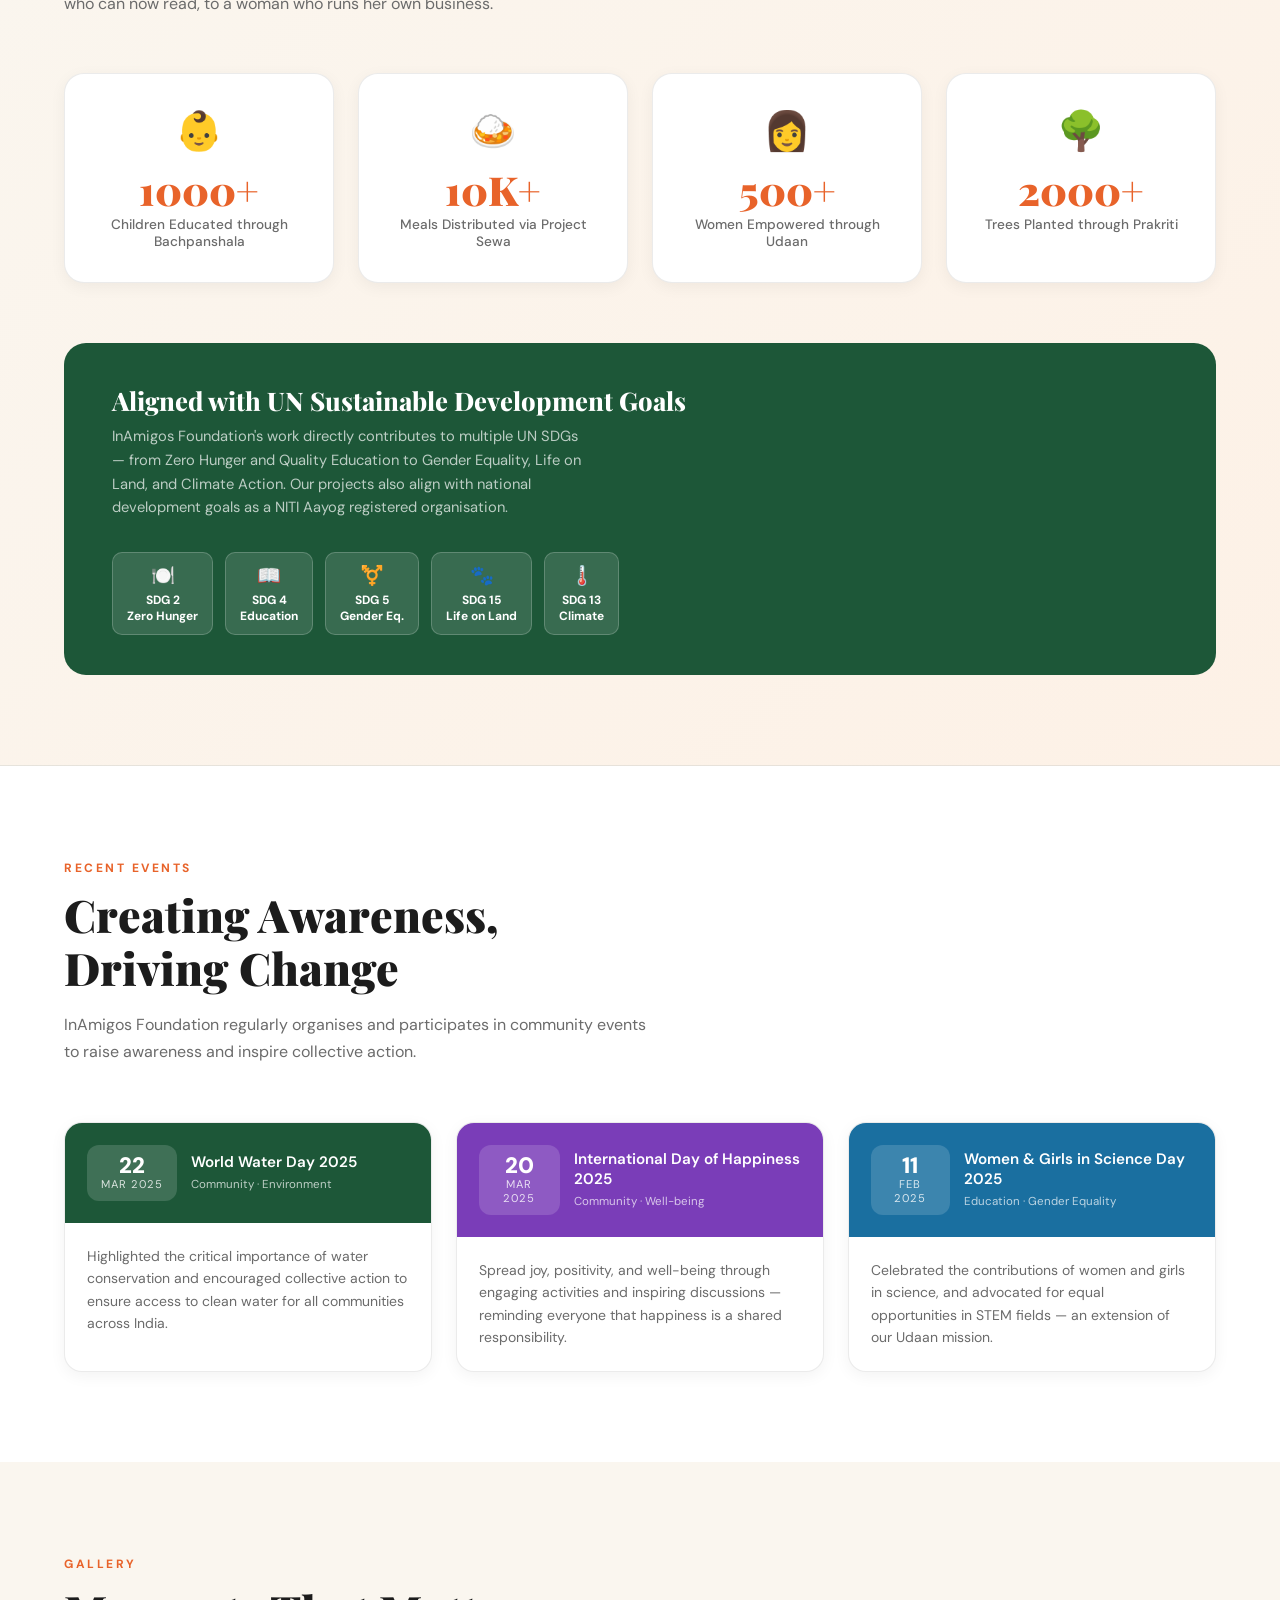
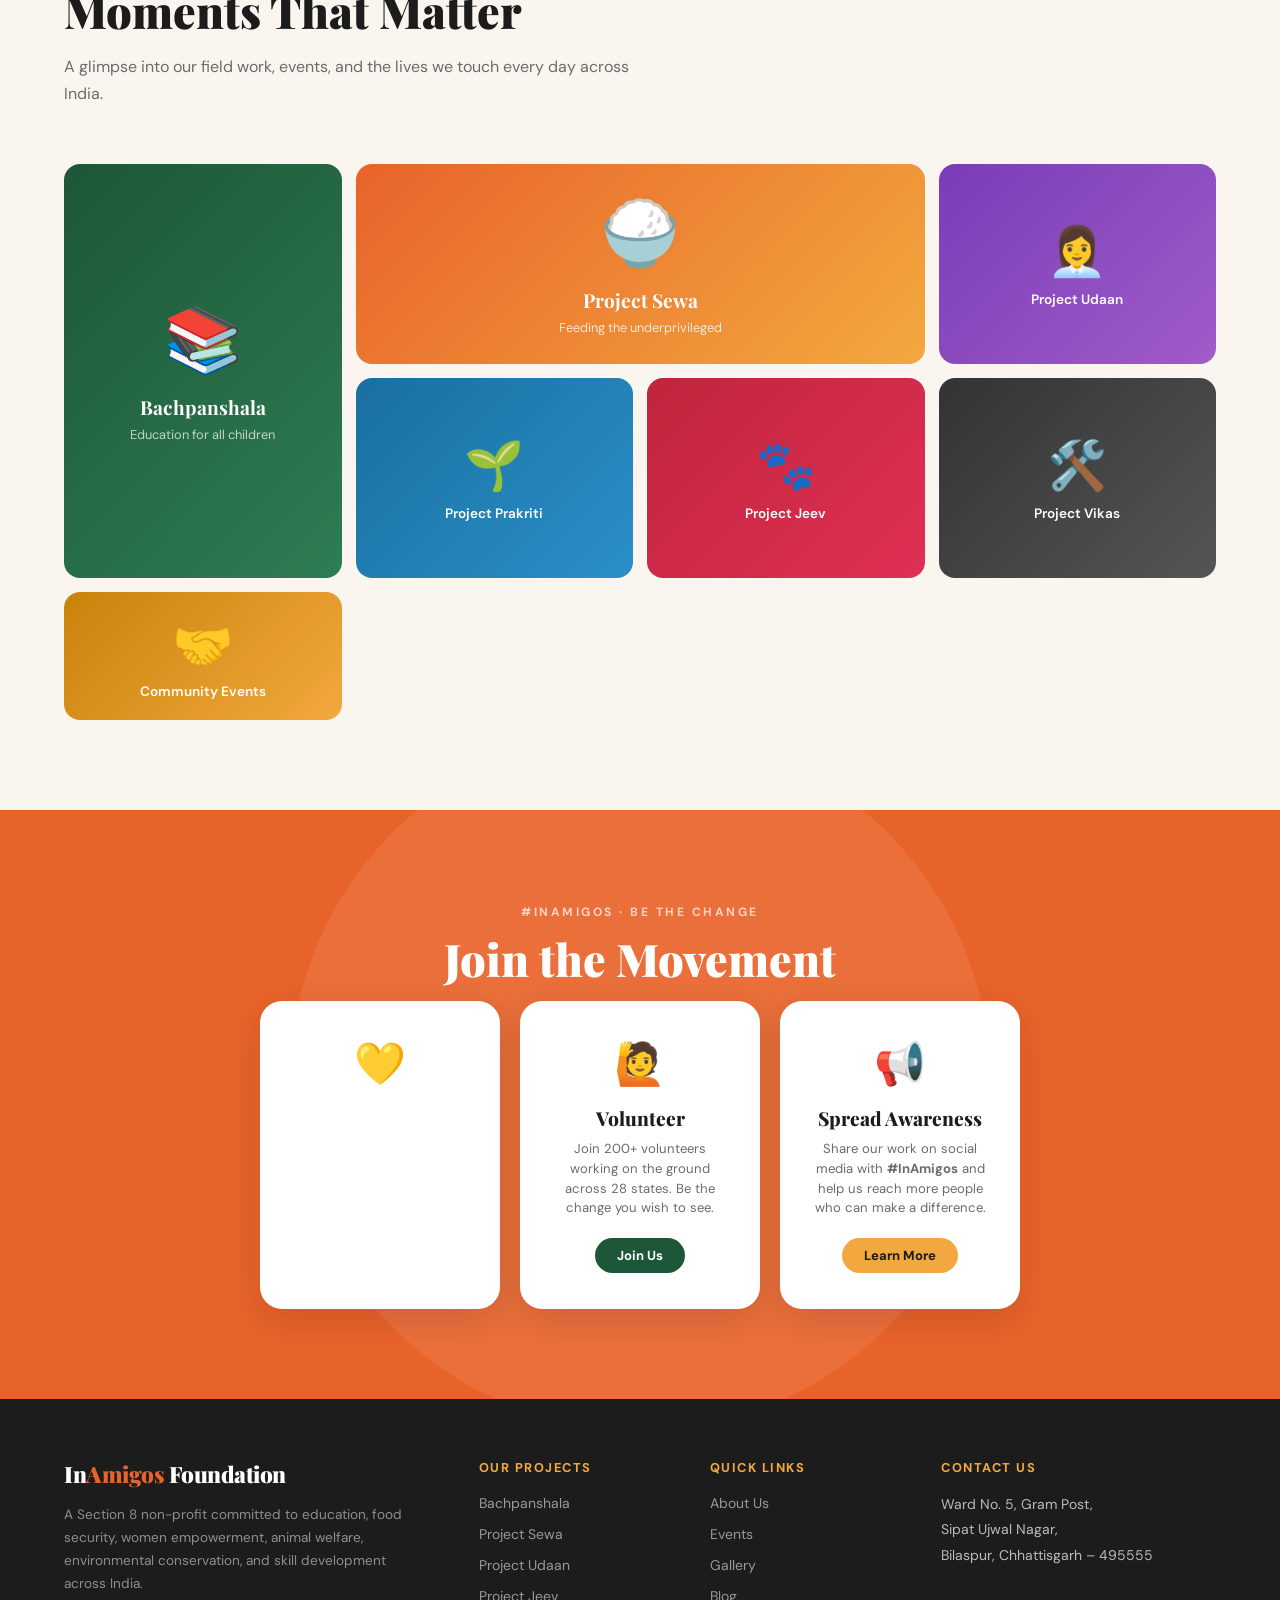
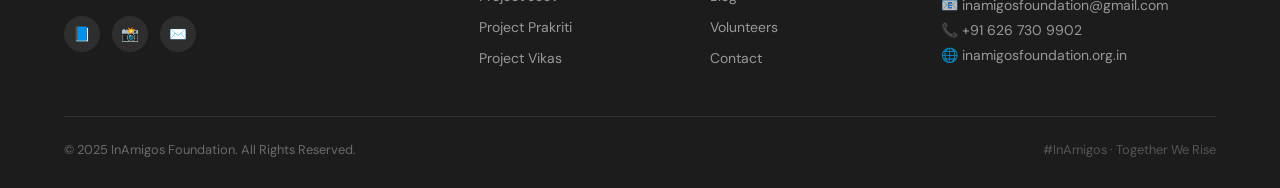
==== commit 96f4887a: "Updated project" ====
--- a/index.html
+++ b/index.html
@@ -331,7 +331,7 @@
     <a href="https://rzp.io/l/kWQ87HP" target="_blank" class="cta-card">
       <div class="cta-card-icon">💛</div>
       <!-- <div class="cta-card-title">Donate</div> -->
-      <p class="cta-card-desc">Your contribution funds food, education, and empowerment programs across India.</p>
+      <!-- <p class="cta-card-desc">Your contribution funds food, education, and empowerment programs across India.</p> -->
       <!-- <span class="cta-card-btn btn-saffron">Donate Now</span> -->
     </a>
     <a href="https://forms.gle/AB4c1hLaDDmtrKGU7" target="_blank" class="cta-card">
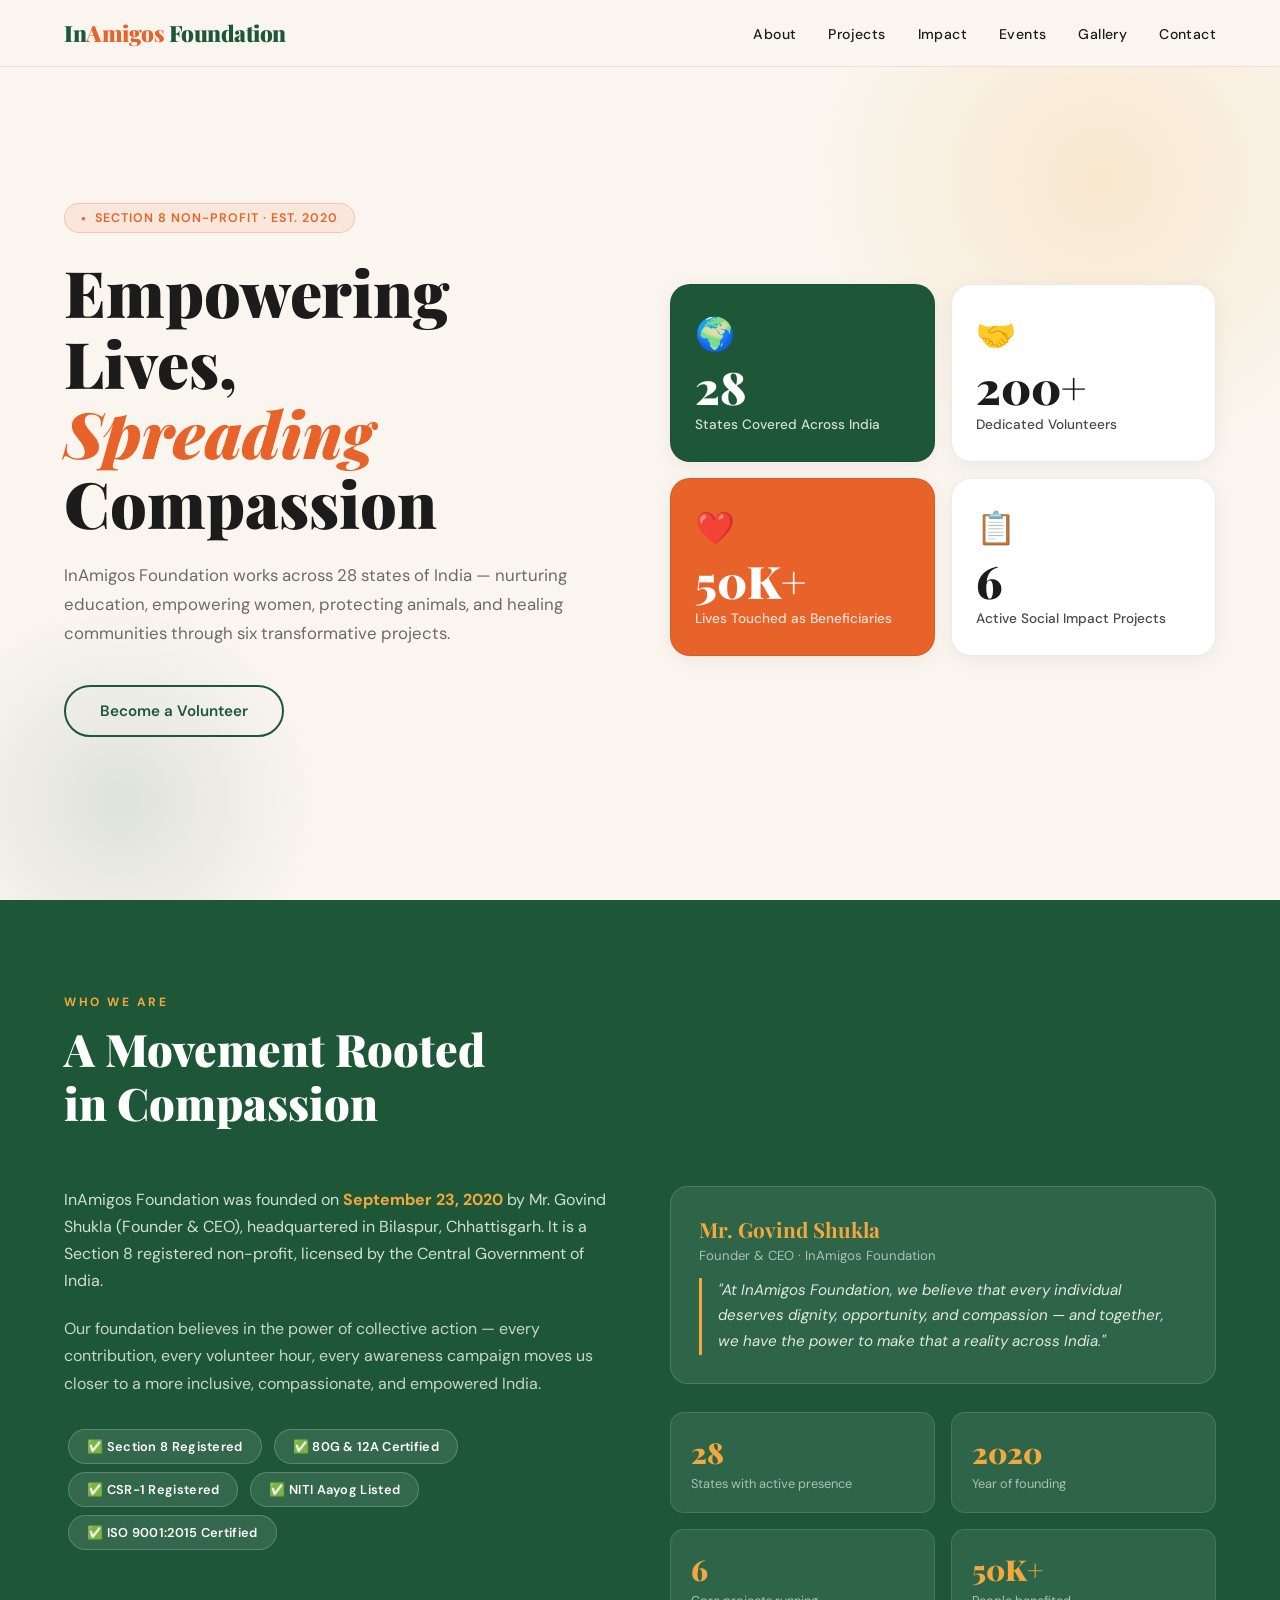
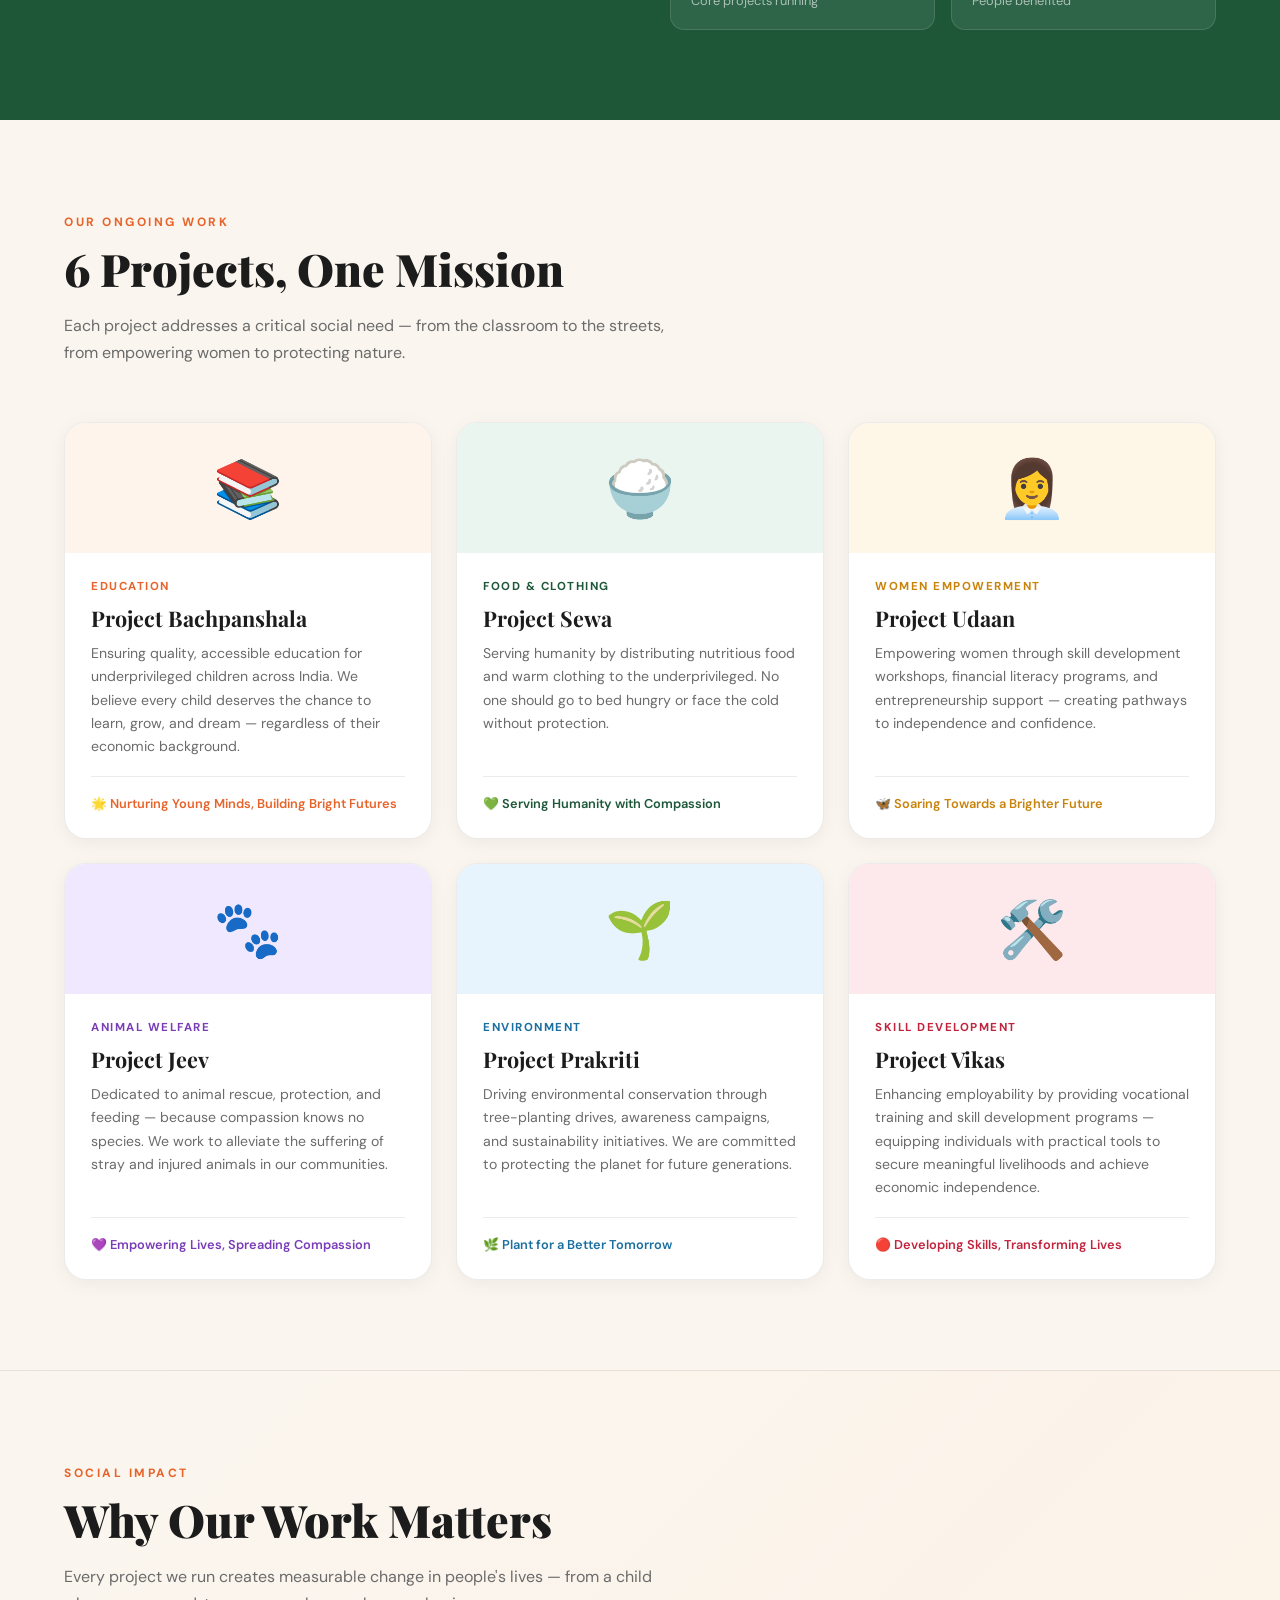
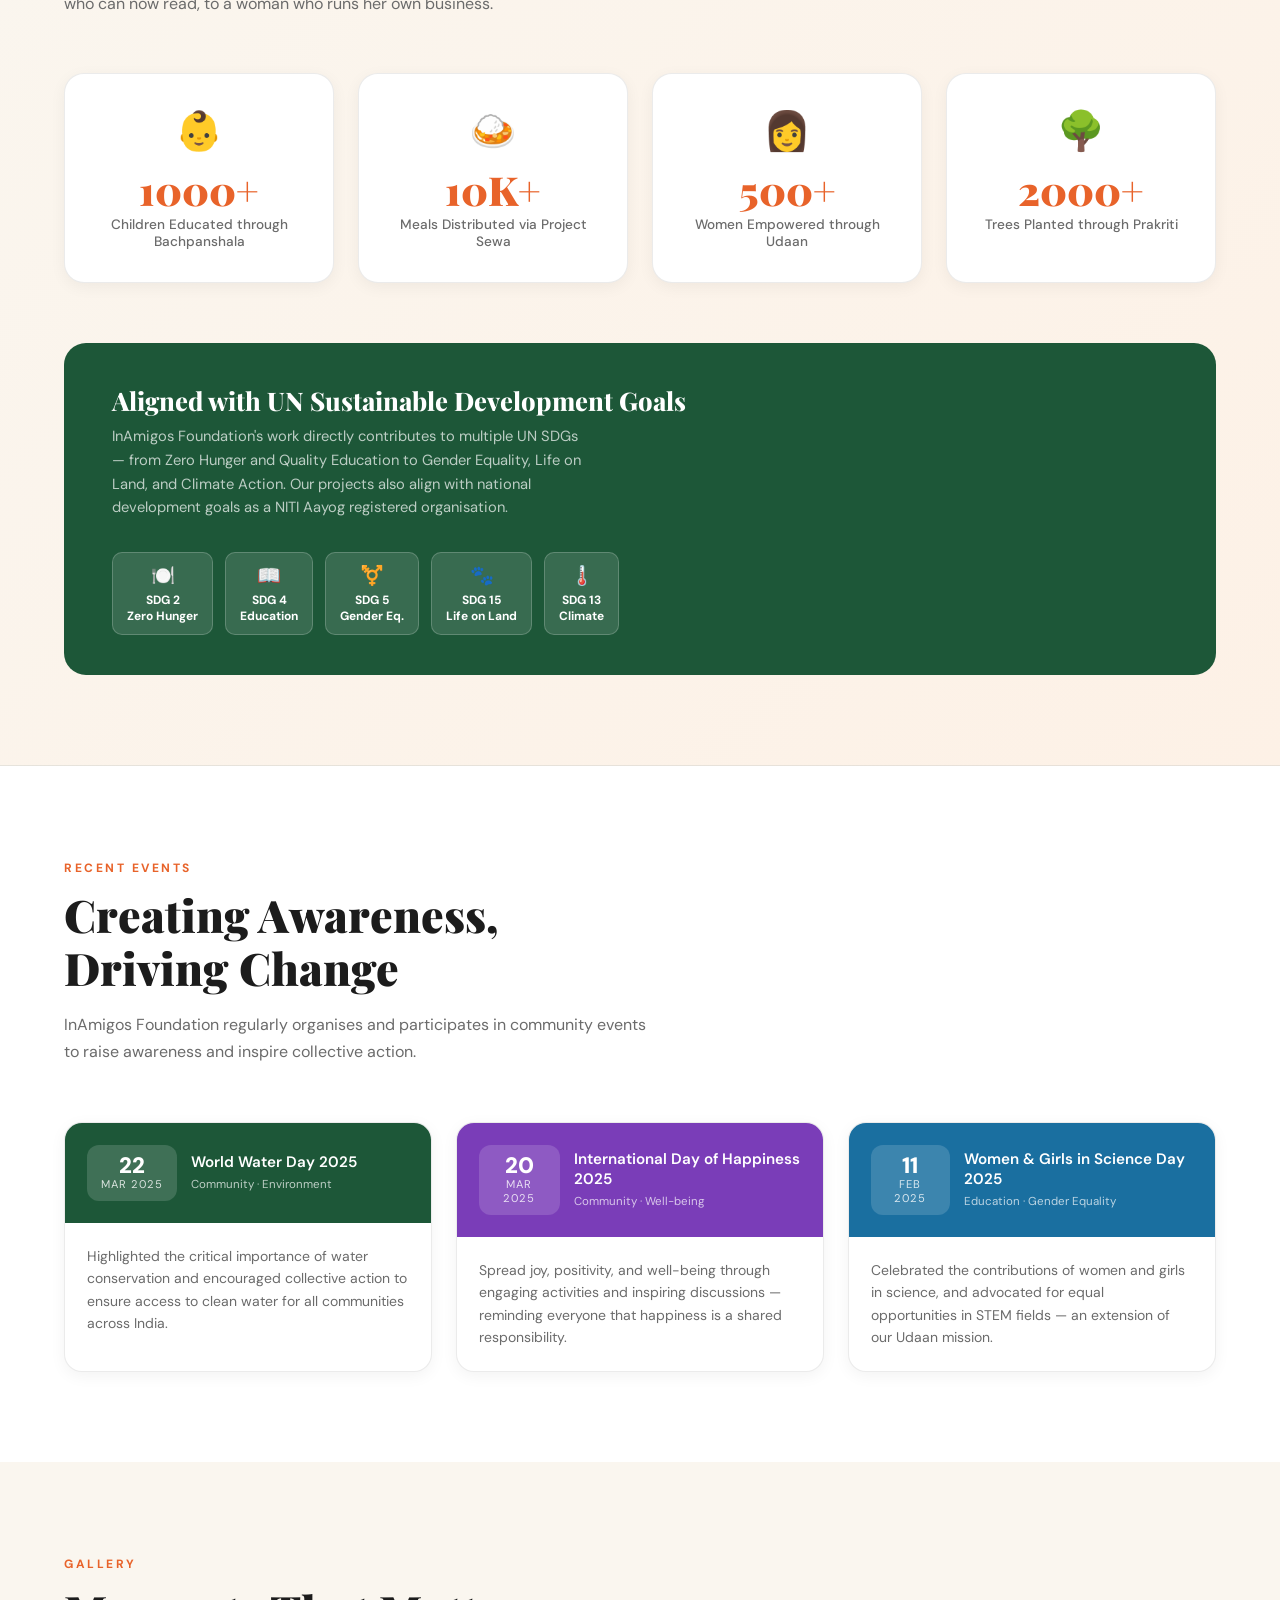
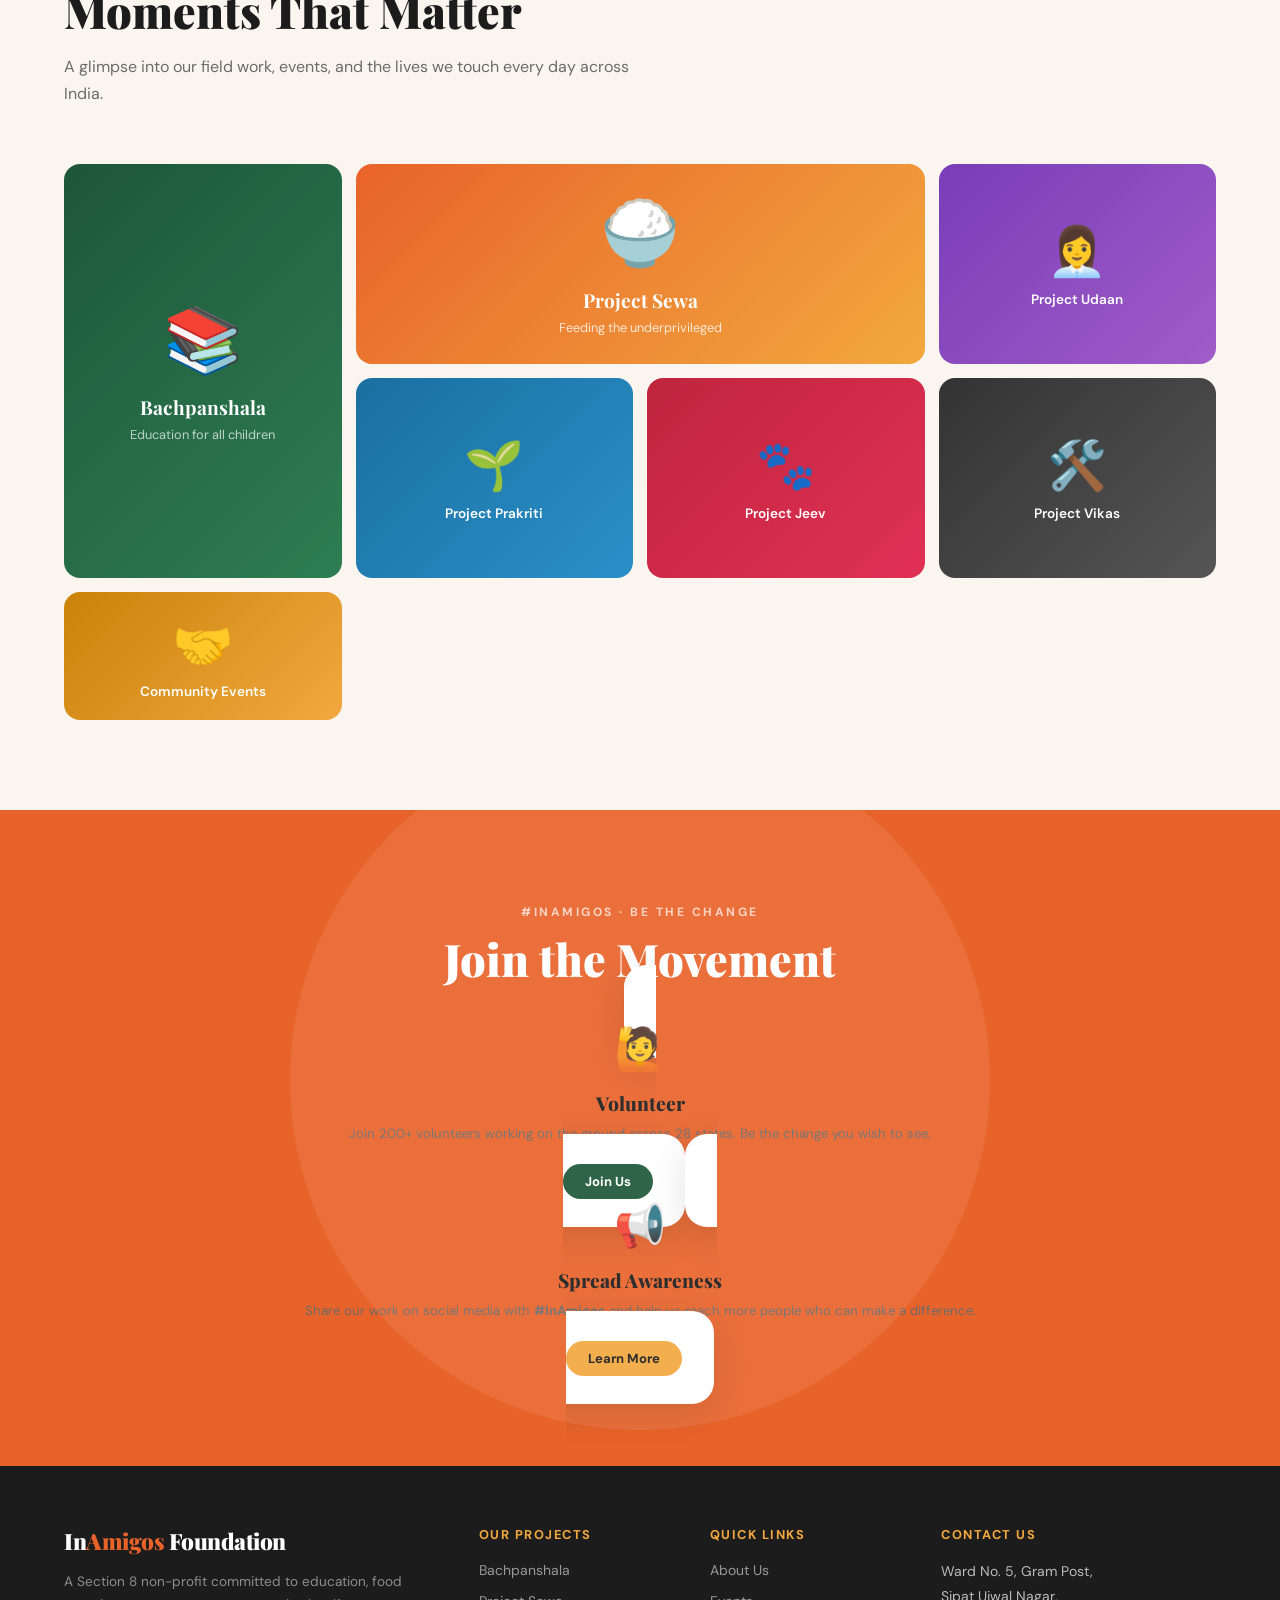
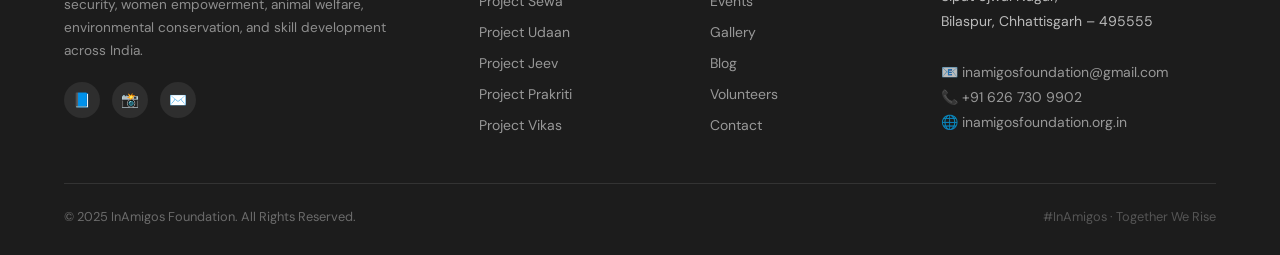
==== commit 8da2b10f: "Updated project" ====
--- a/index.html
+++ b/index.html
@@ -327,9 +327,9 @@
   <div class="section-label">#InAmigos · Be the Change</div>
   <h2 class="section-title" style="margin-bottom:16px">Join the Movement</h2>
   <!-- <p class="section-sub">Whether you want to volunteer, donate, or simply spread the word — every action counts. Together, we can build a more compassionate and empowered India.</p> -->
-  <div class="cta-cards">
-    <a href="https://rzp.io/l/kWQ87HP" target="_blank" class="cta-card">
-      <div class="cta-card-icon">💛</div>
+  <!-- <div class="cta-cards"> -->
+    <!-- <a href="https://rzp.io/l/kWQ87HP" target="_blank" class="cta-card"> -->
+      <!-- <div class="cta-card-icon">💛</div> -->
       <!-- <div class="cta-card-title">Donate</div> -->
       <!-- <p class="cta-card-desc">Your contribution funds food, education, and empowerment programs across India.</p> -->
       <!-- <span class="cta-card-btn btn-saffron">Donate Now</span> -->
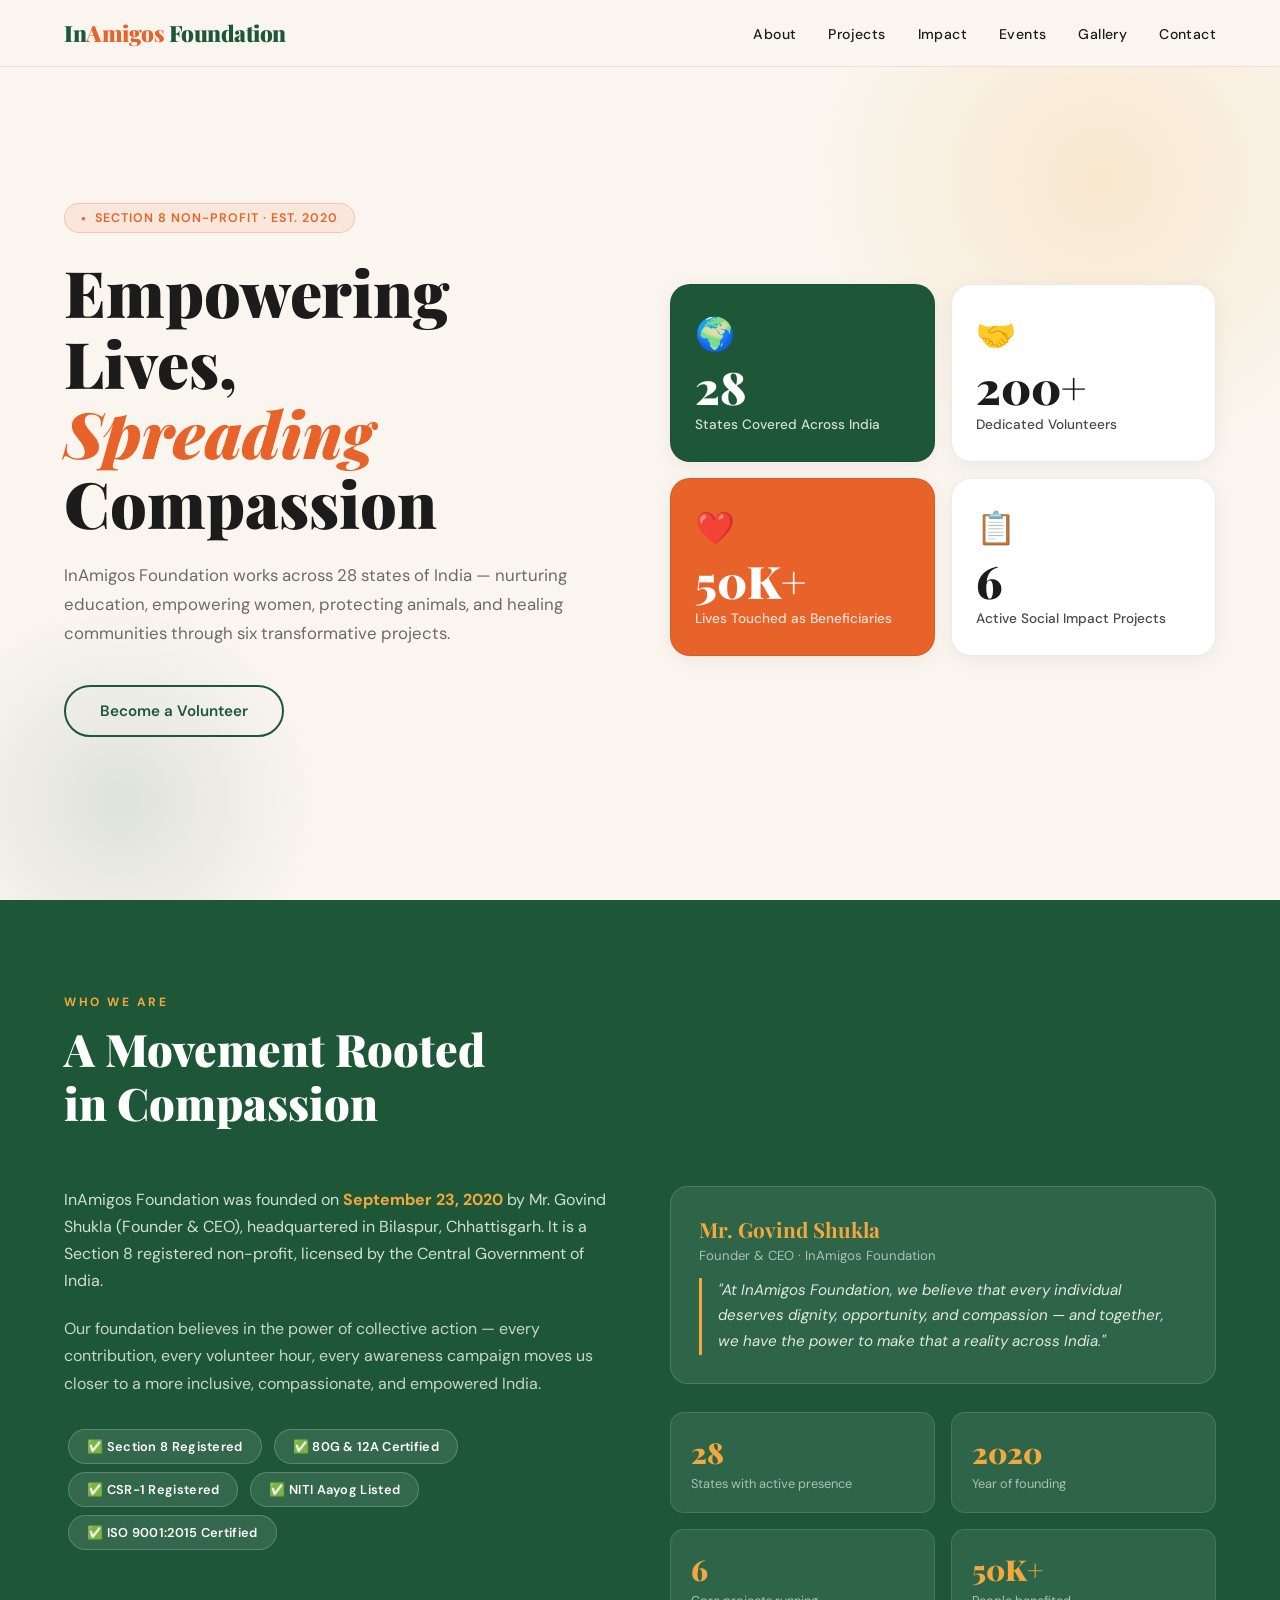
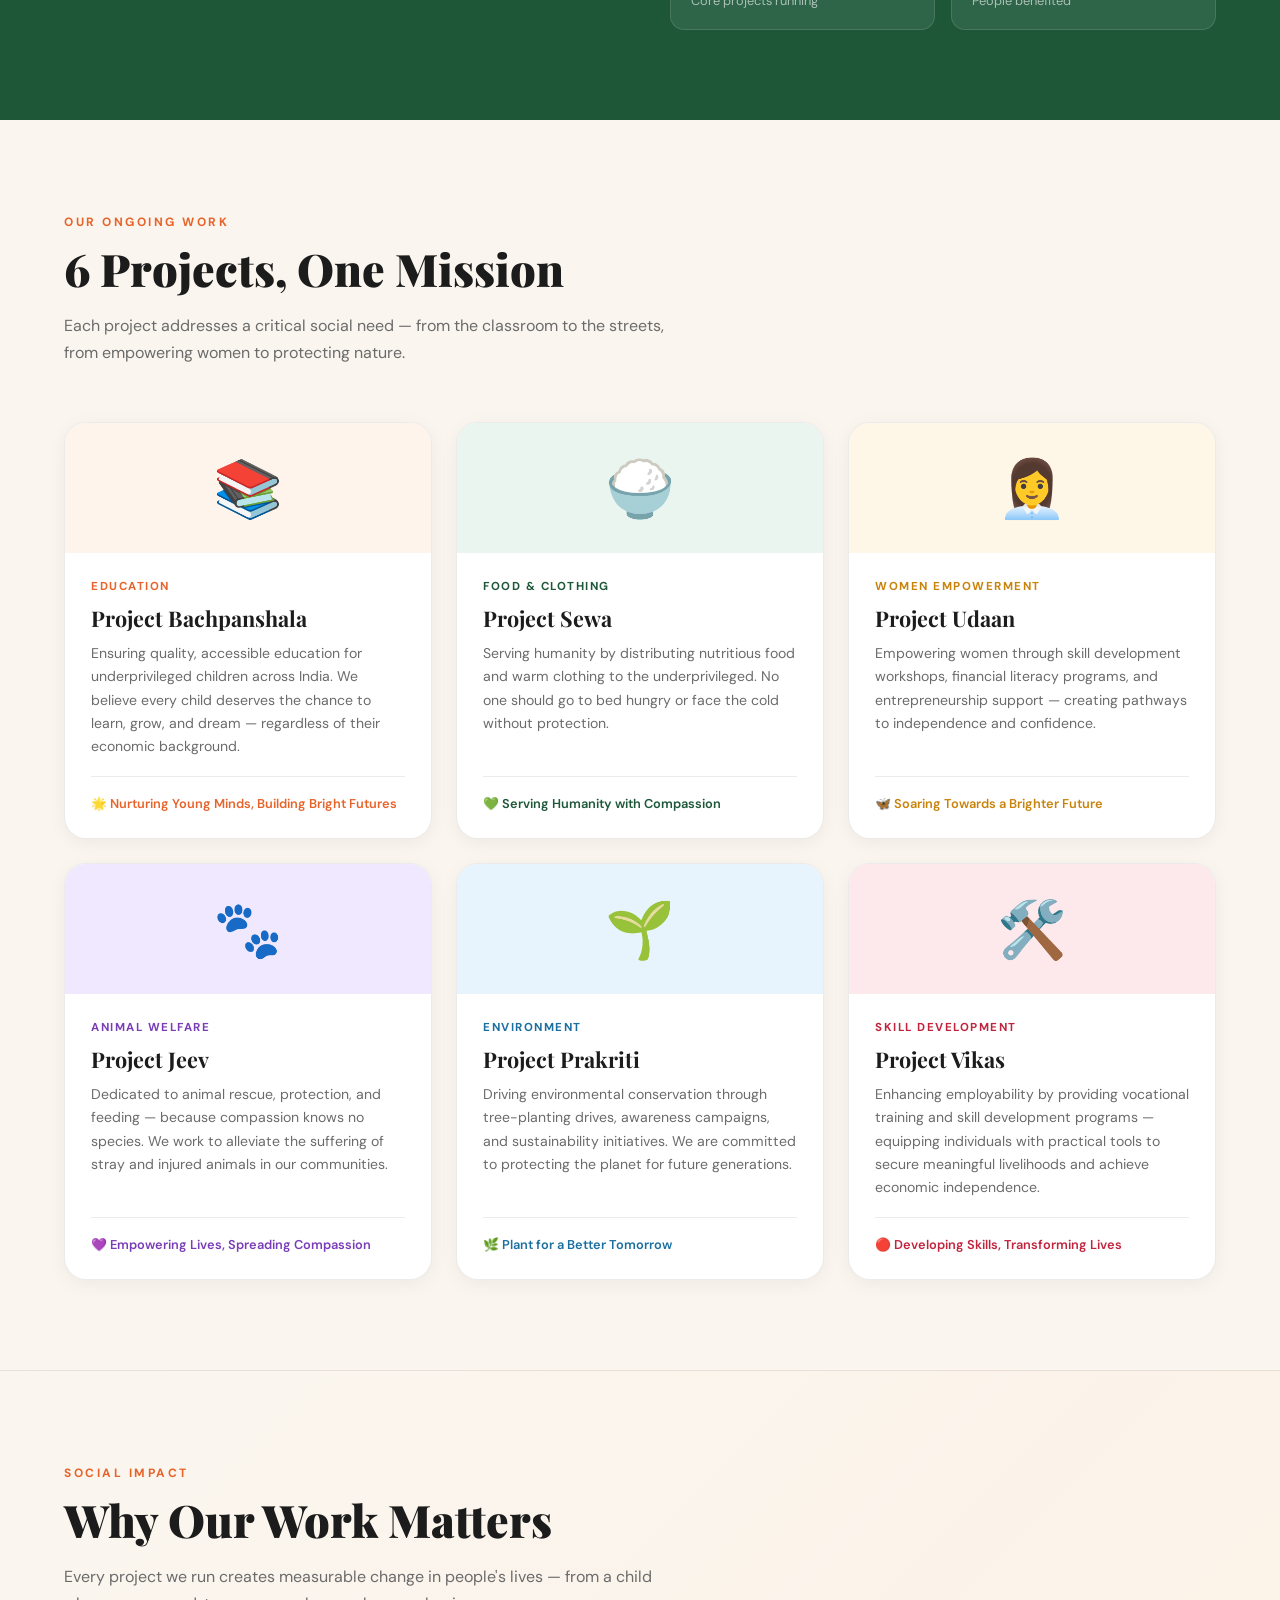
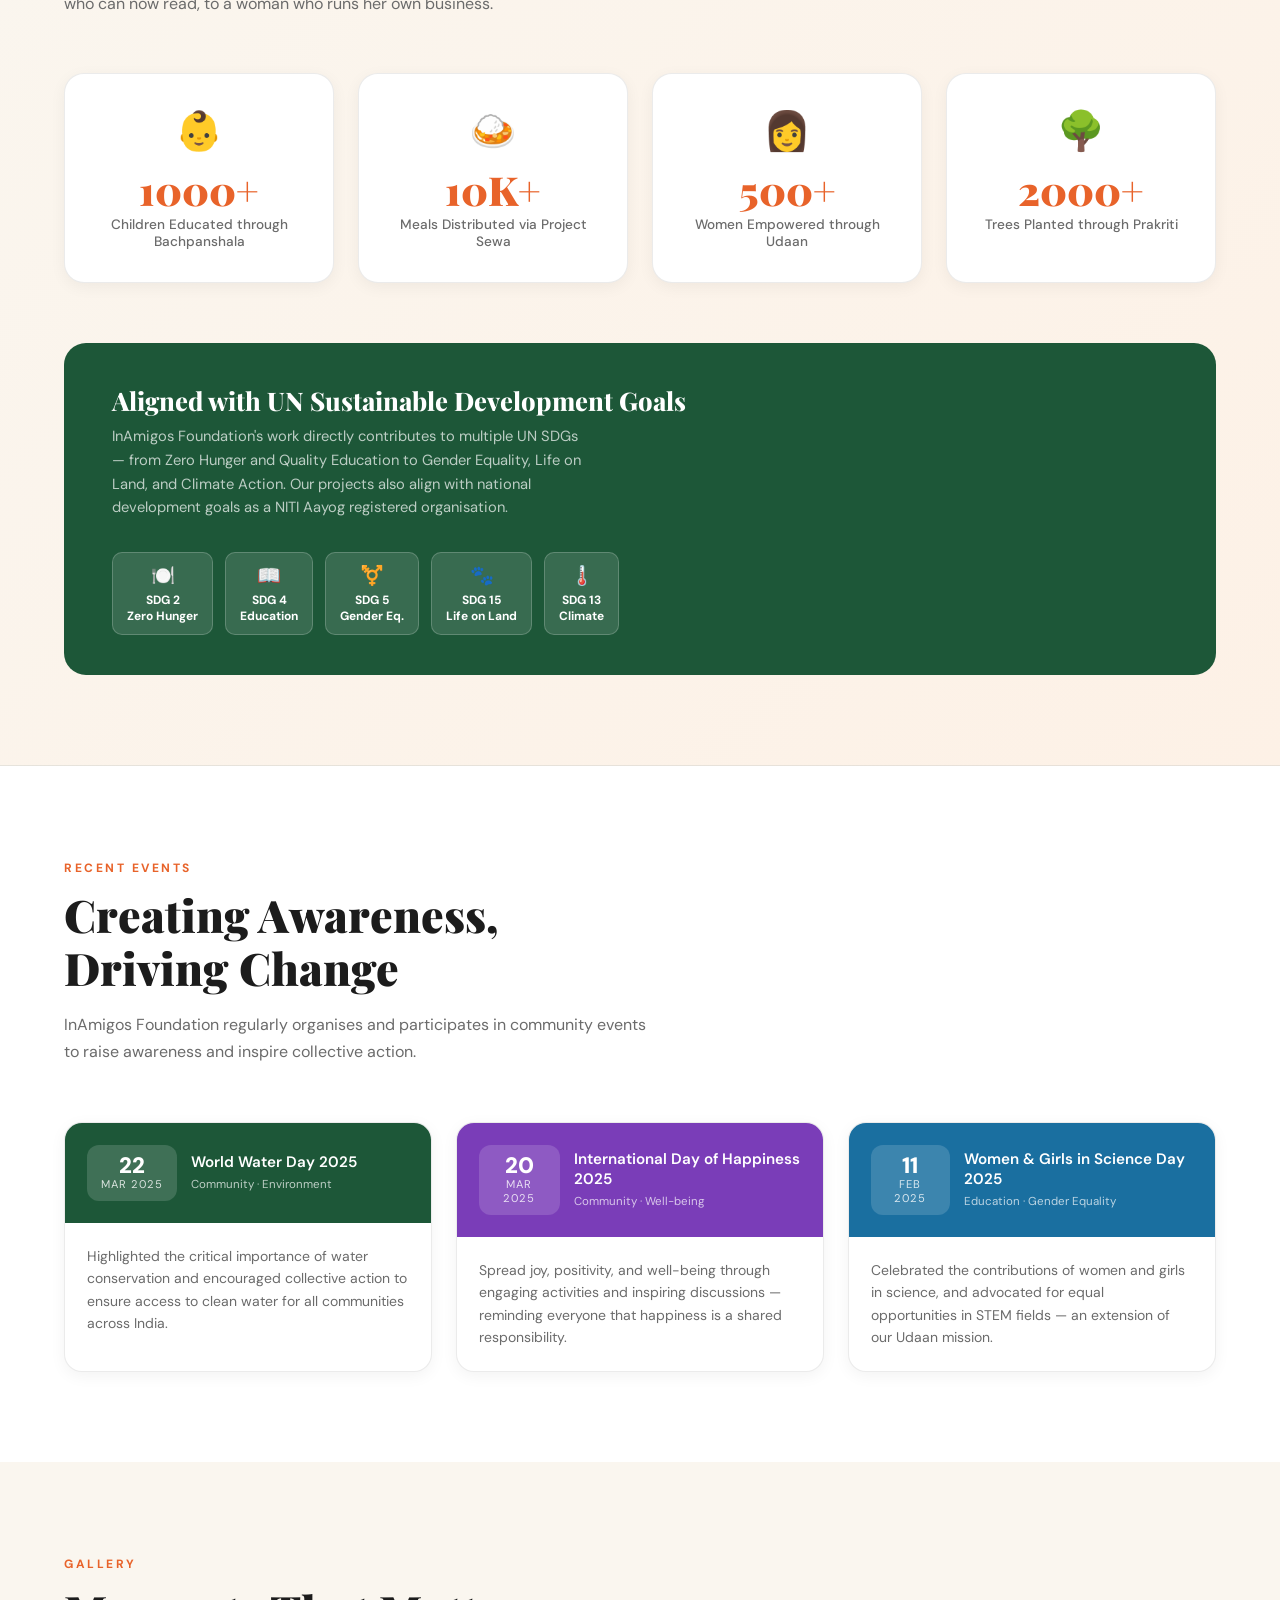
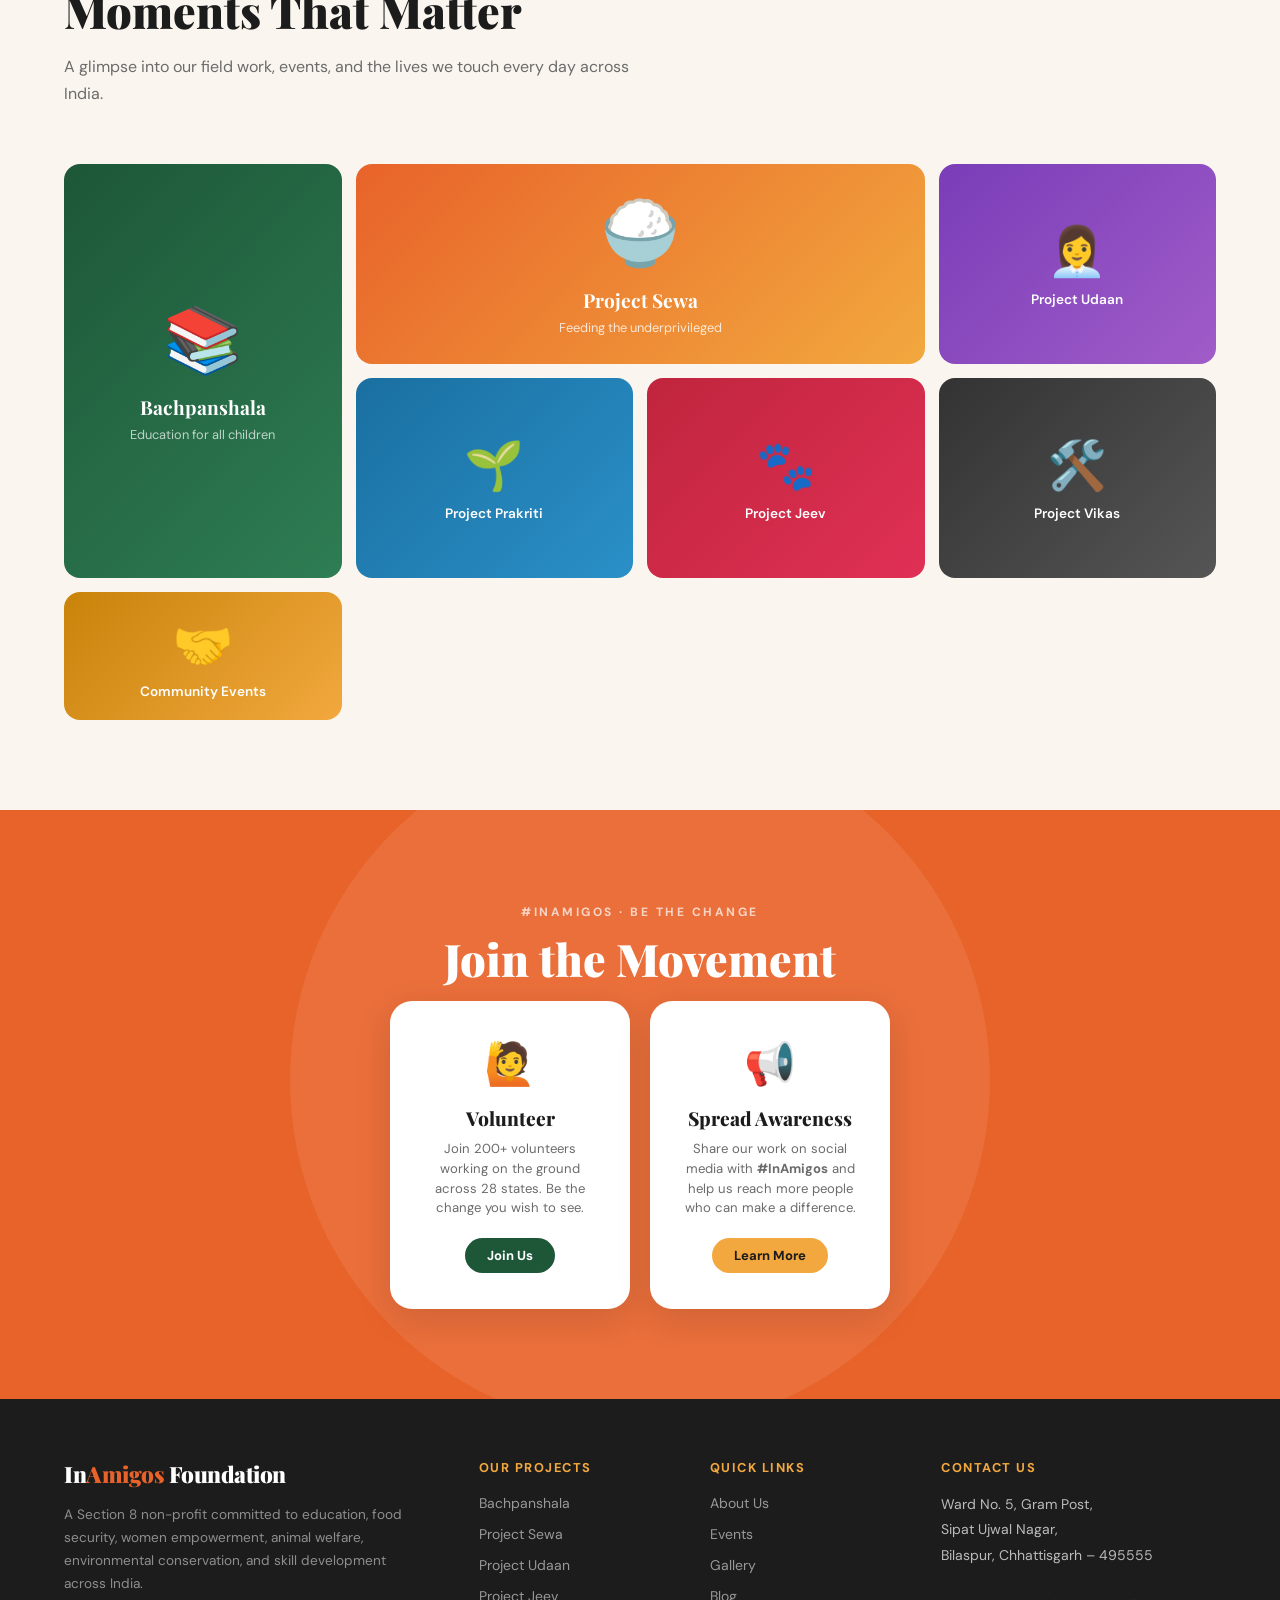
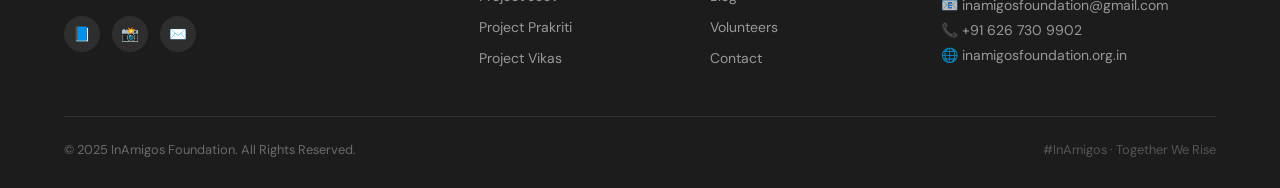
==== commit 2576eadf: "Updated project" ====
--- a/index.html
+++ b/index.html
@@ -327,7 +327,7 @@
   <div class="section-label">#InAmigos · Be the Change</div>
   <h2 class="section-title" style="margin-bottom:16px">Join the Movement</h2>
   <!-- <p class="section-sub">Whether you want to volunteer, donate, or simply spread the word — every action counts. Together, we can build a more compassionate and empowered India.</p> -->
-  <!-- <div class="cta-cards"> -->
+  <div class="cta-cards">
     <!-- <a href="https://rzp.io/l/kWQ87HP" target="_blank" class="cta-card"> -->
       <!-- <div class="cta-card-icon">💛</div> -->
       <!-- <div class="cta-card-title">Donate</div> -->
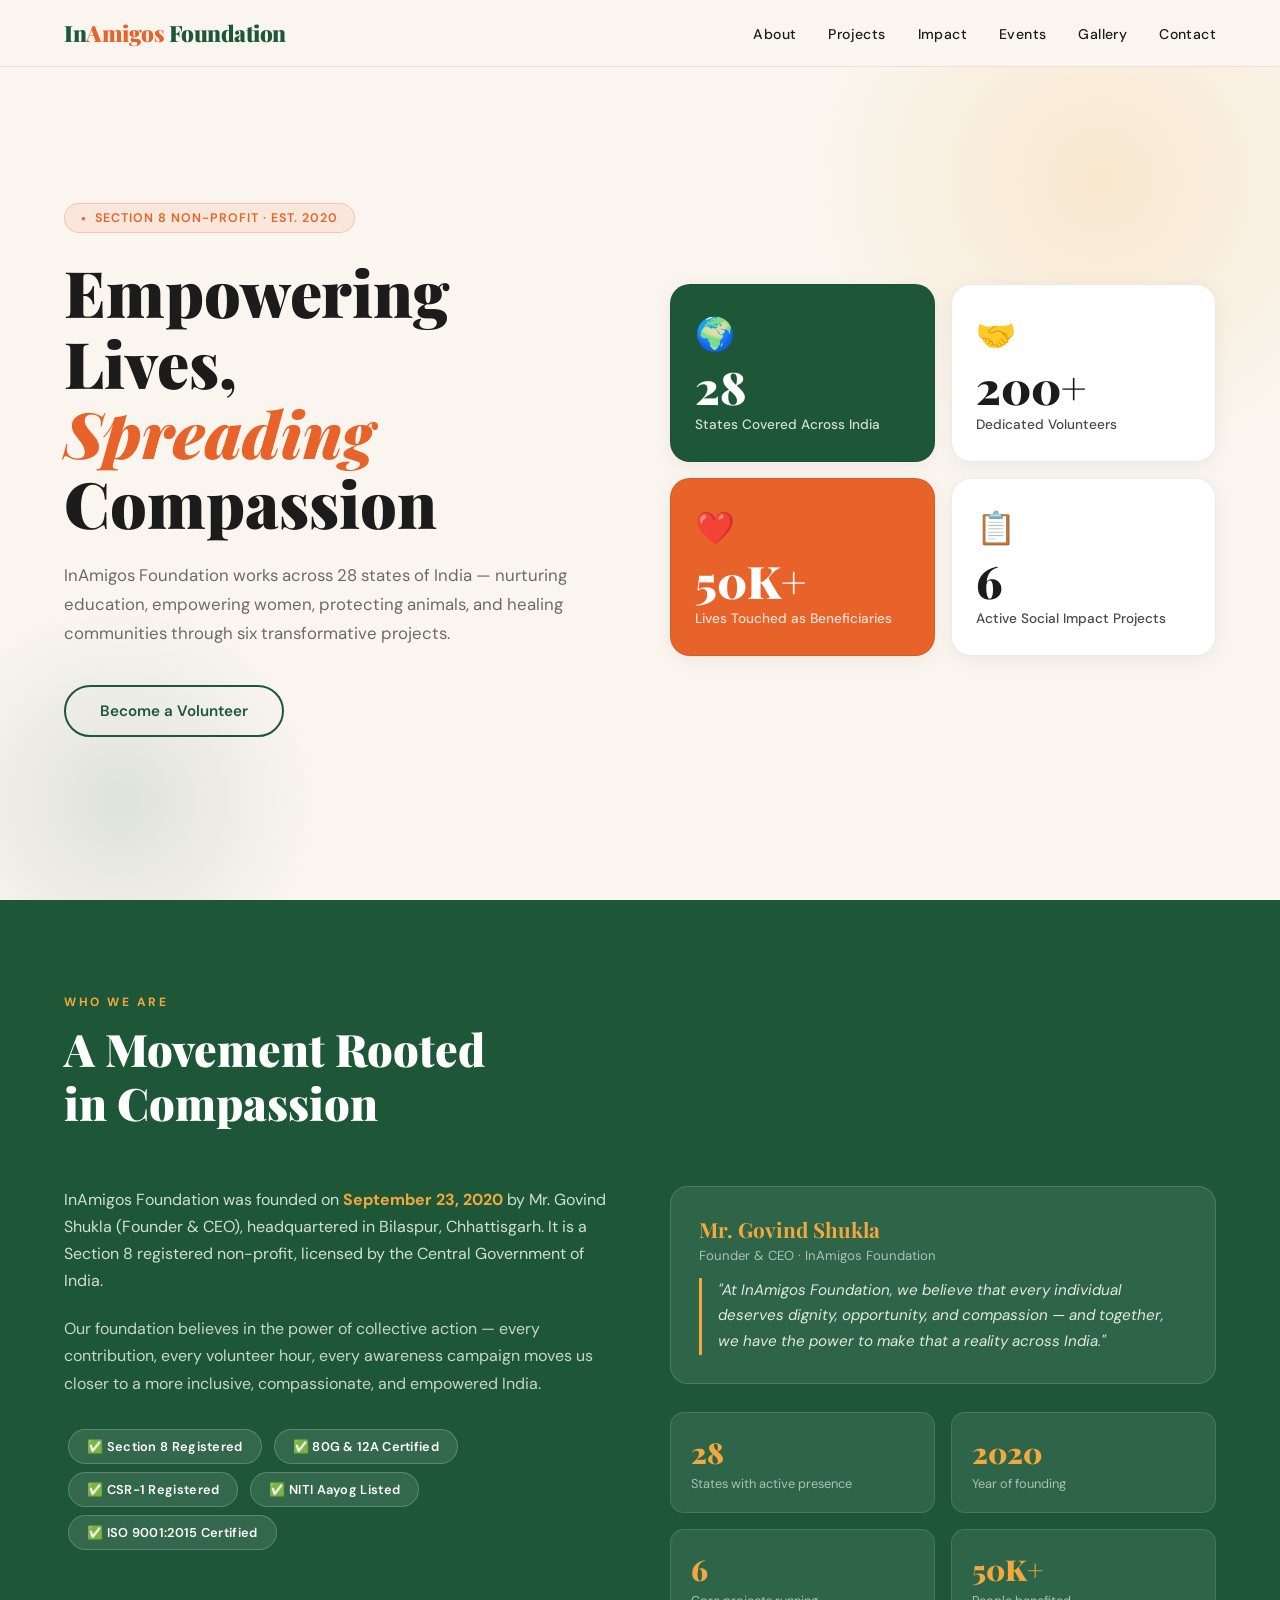
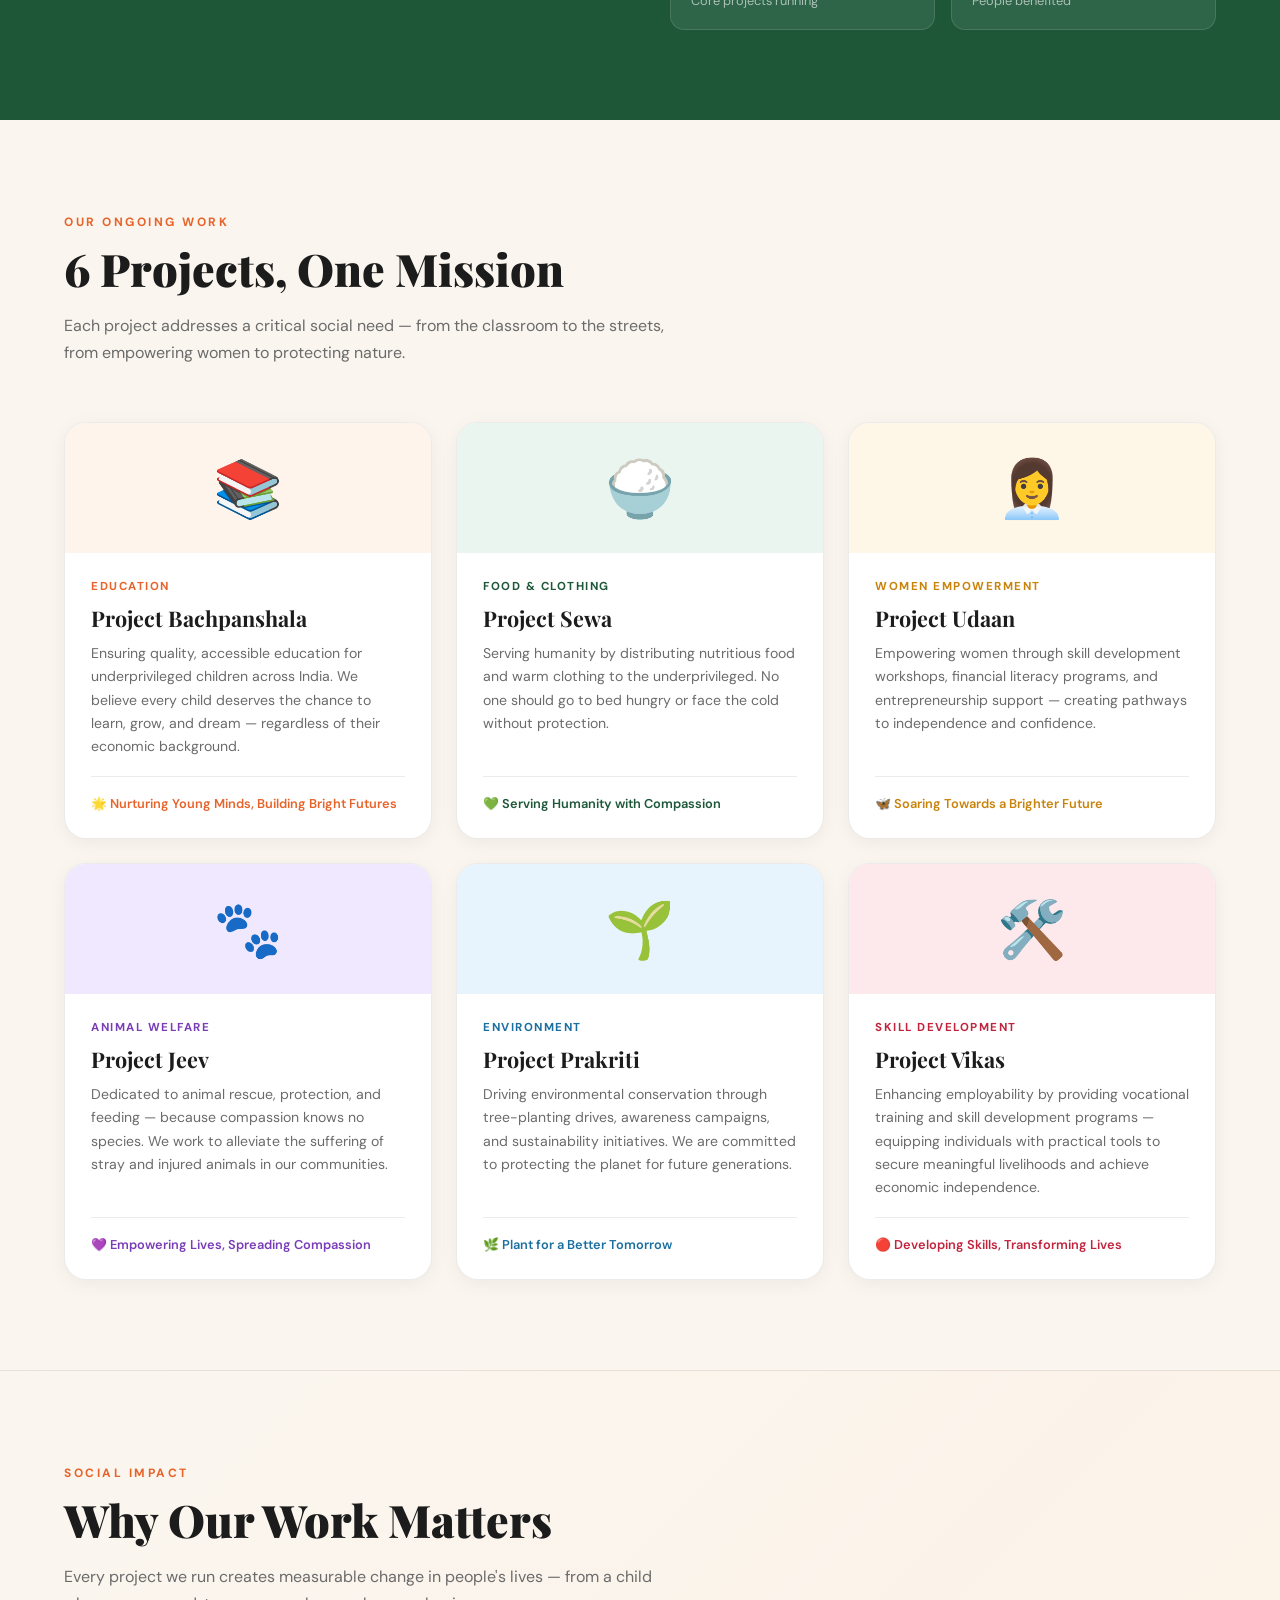
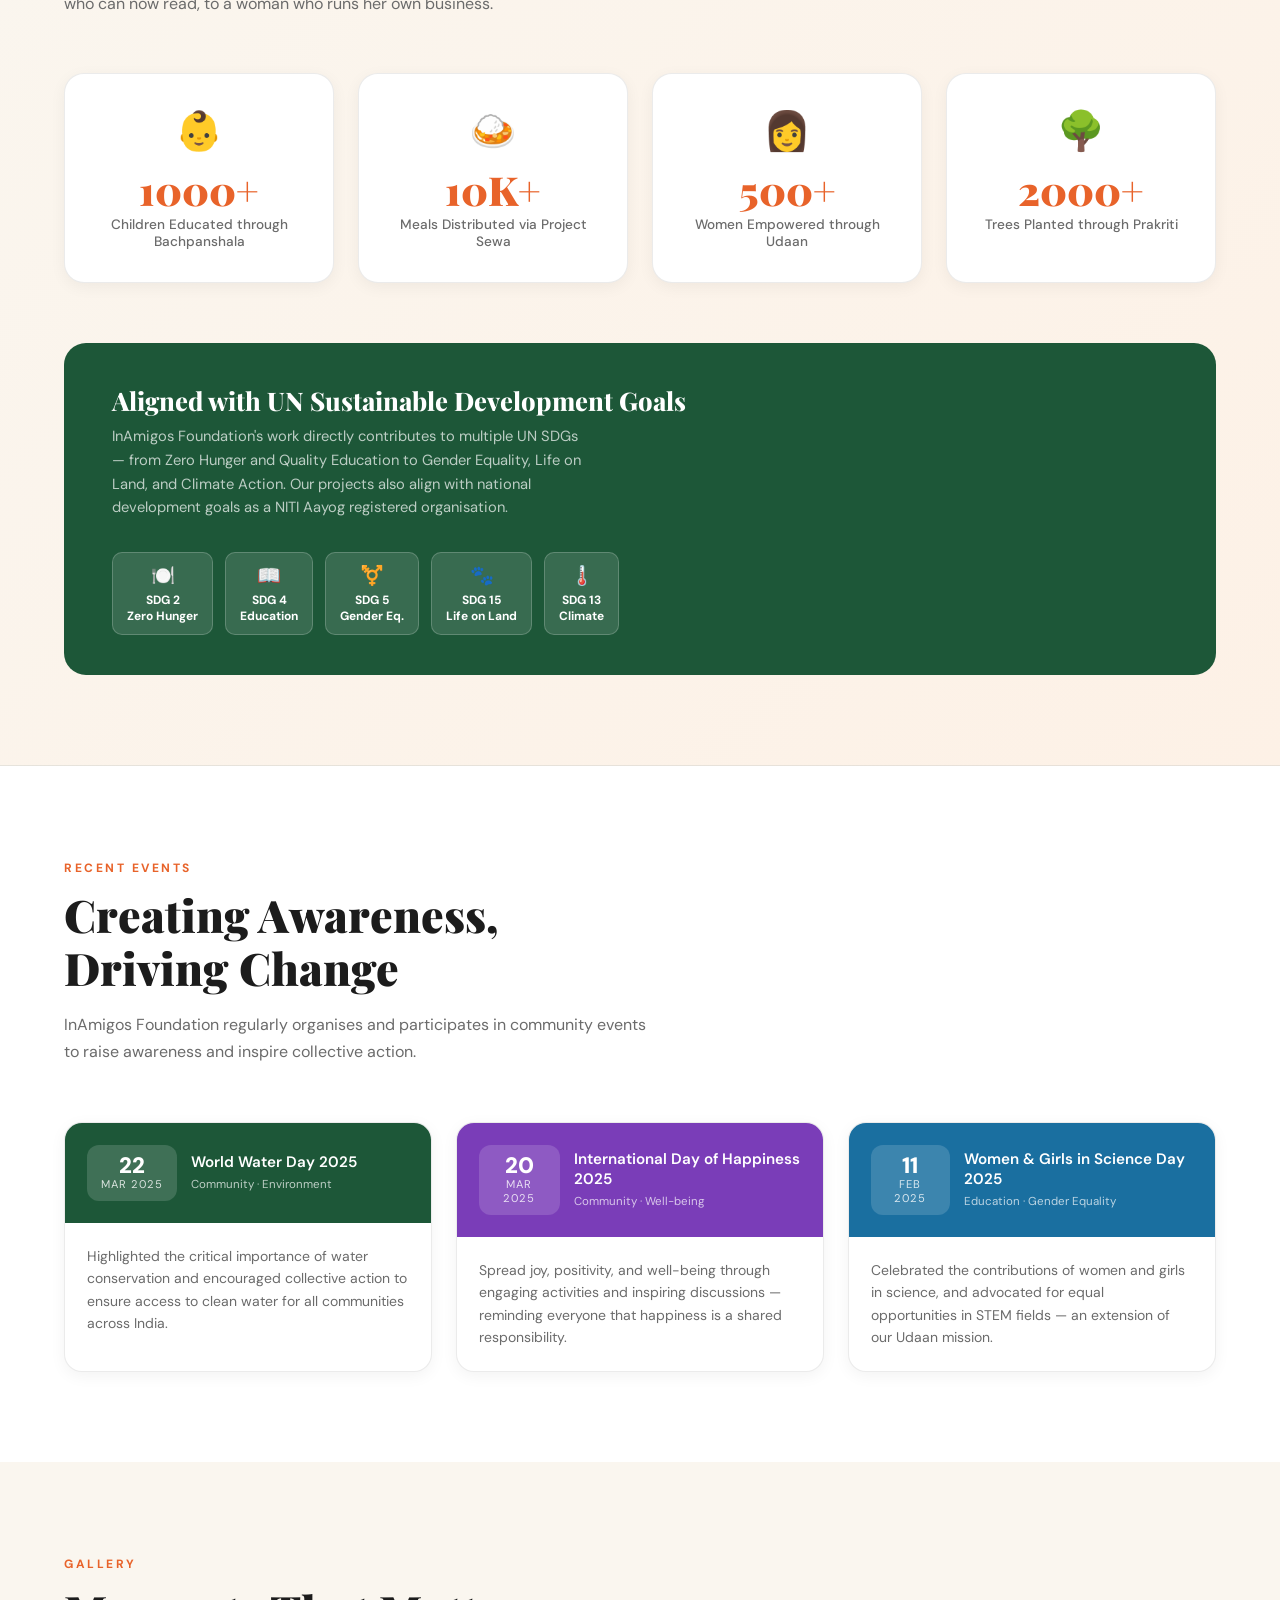
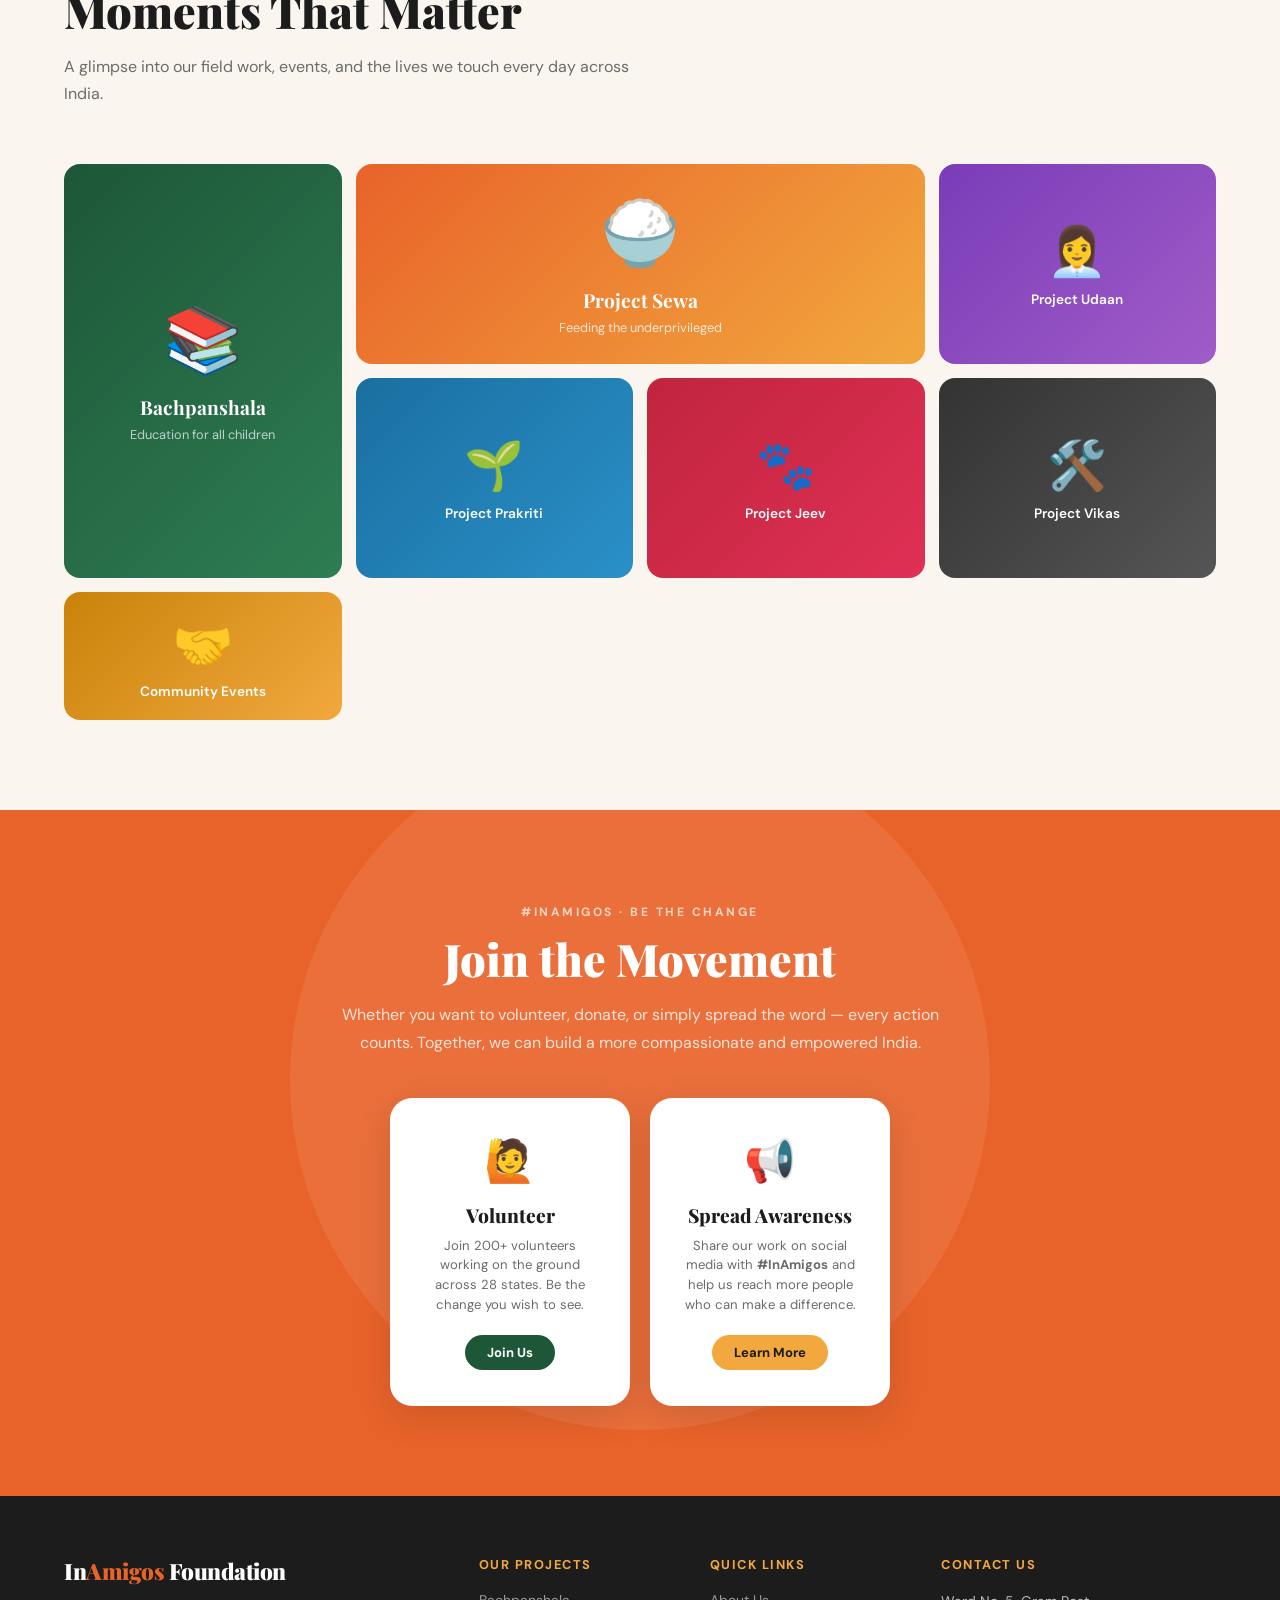
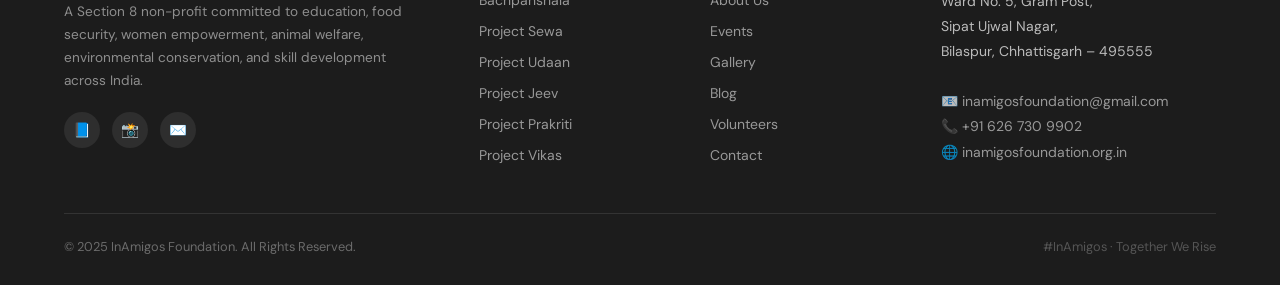
==== commit ee667492: "Updated project" ====
--- a/index.html
+++ b/index.html
@@ -7,6 +7,11 @@
   <link rel="stylesheet" href="style.css">
   <link rel="preconnect" href="https://fonts.googleapis.com">
   <link href="https://fonts.googleapis.com/css2?family=Playfair+Display:wght@700;900&family=DM+Sans:wght@300;400;500;600&display=swap" rel="stylesheet">
+<!--   
+<link rel="apple-touch-icon" href="https://inamigosfoundation.org.in/public/storage/settings/1744214680.jpg">
+<link rel="shortcut icon" href="https://inamigosfoundation.org.in/public/storage/settings/1744214680.jpg"> -->
+
+
   
 </head>
 <body>
@@ -19,7 +24,7 @@
     <li><a href="#projects">Projects</a></li>
     <li><a href="#impact">Impact</a></li>
     <li><a href="#events">Events</a></li>
-    <li><a href="#gallery">Gallery</a></li>
+    <li><a href="https://inamigosfoundation.org.in/gallery " target=_blank >Gallery</a></li>
     <li><a href="#contact">Contact</a></li>
   </ul>
   <!-- <a href="https://rzp.io/l/kWQ87HP" target="_blank" class="nav-cta">Donate Now</a> -->
@@ -326,7 +331,7 @@
 <section class="cta-section fade-in">
   <div class="section-label">#InAmigos · Be the Change</div>
   <h2 class="section-title" style="margin-bottom:16px">Join the Movement</h2>
-  <!-- <p class="section-sub">Whether you want to volunteer, donate, or simply spread the word — every action counts. Together, we can build a more compassionate and empowered India.</p> -->
+  <p class="section-sub">Whether you want to volunteer, donate, or simply spread the word — every action counts. Together, we can build a more compassionate and empowered India.</p>
   <div class="cta-cards">
     <!-- <a href="https://rzp.io/l/kWQ87HP" target="_blank" class="cta-card"> -->
       <!-- <div class="cta-card-icon">💛</div> -->
